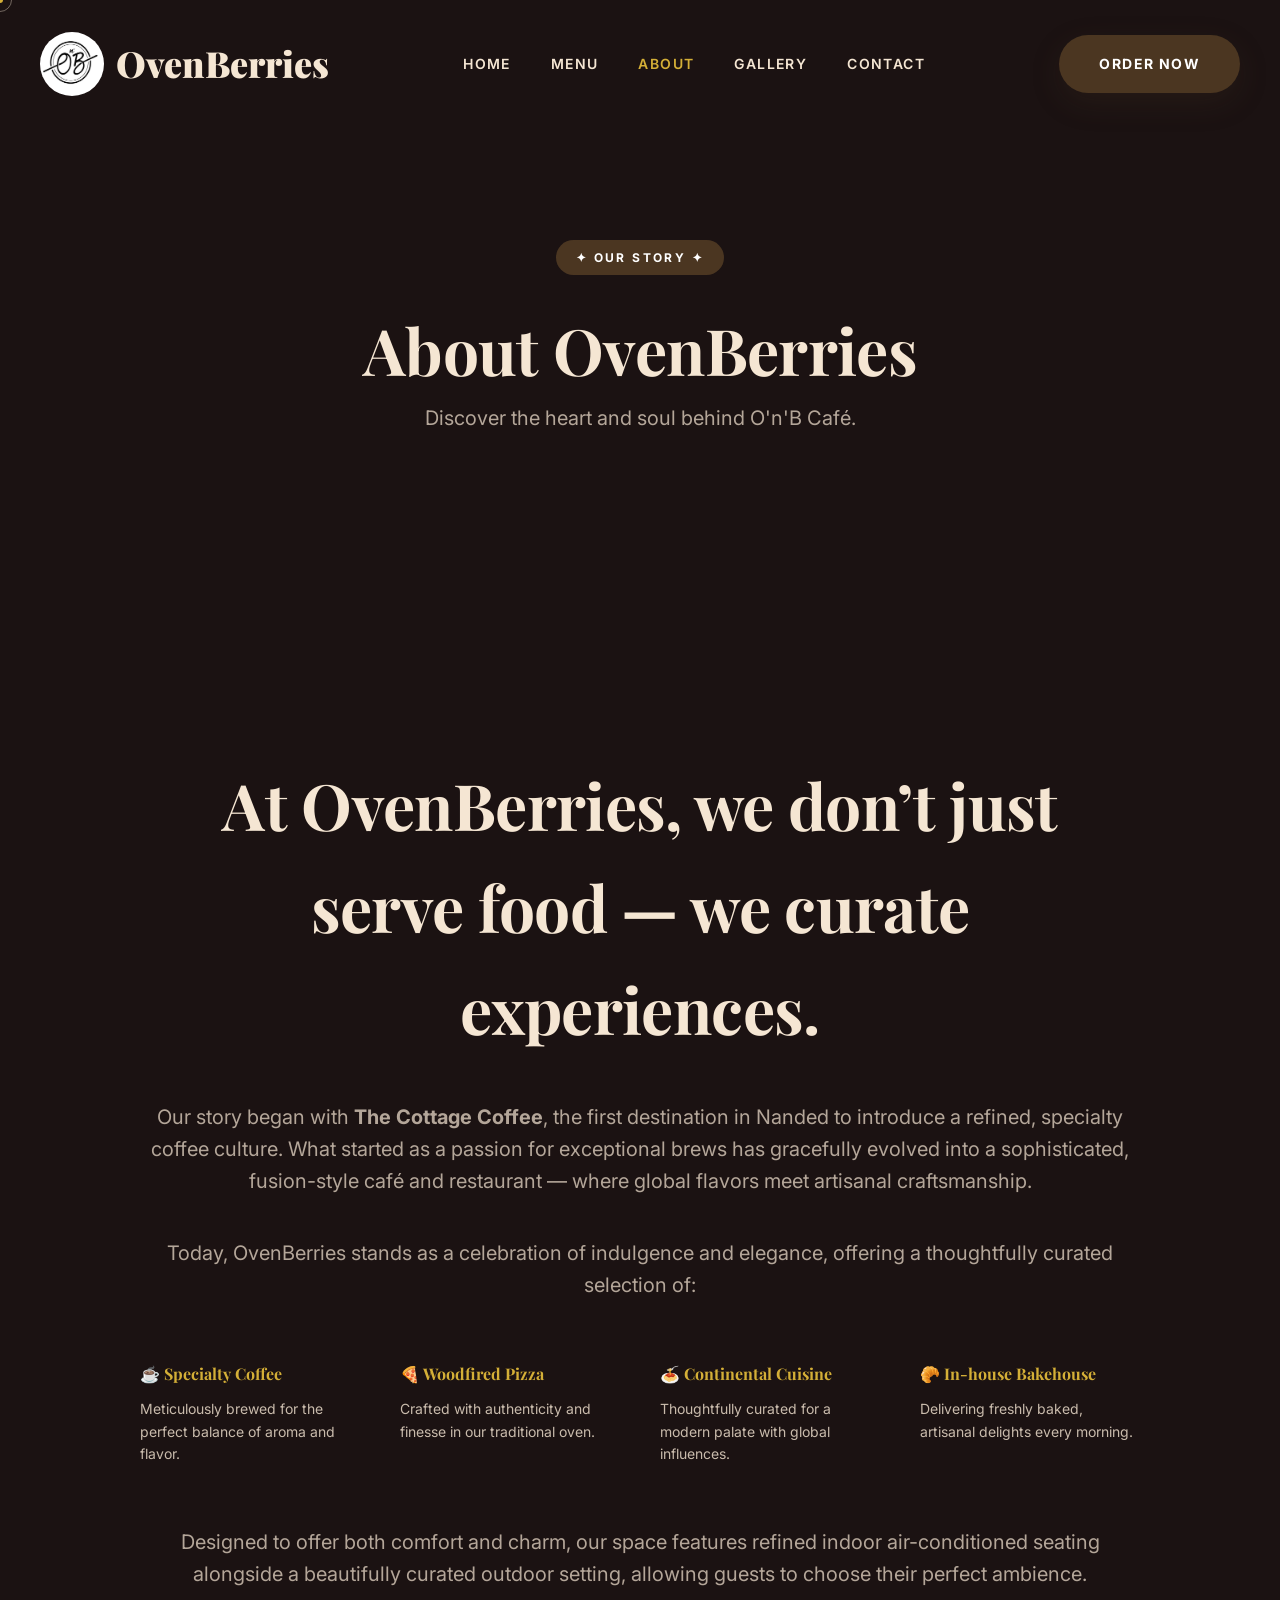
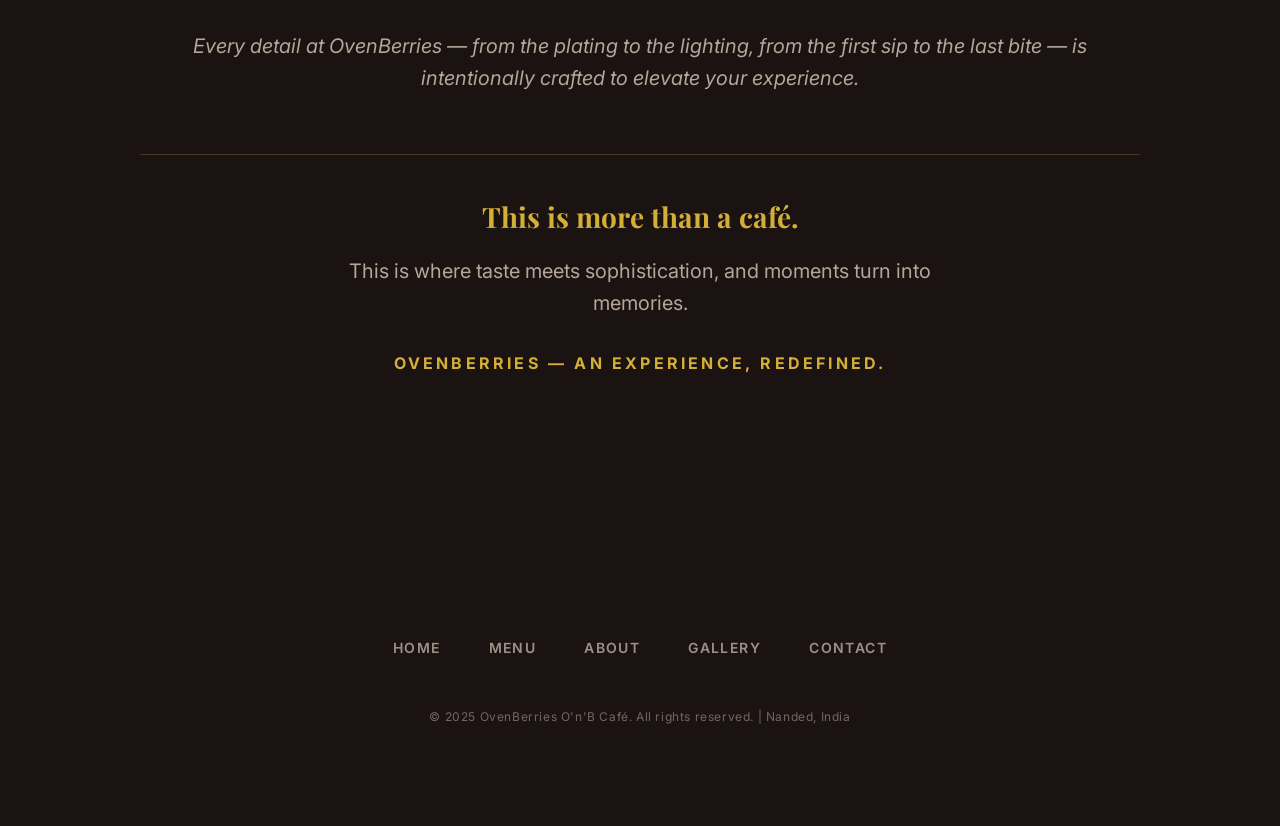
==== Websitedev/about.html @ 5e9da5aa "Add files via upload" ====
<!DOCTYPE html>
<html lang="en">

<head>
    <meta charset="UTF-8" />
    <meta name="viewport" content="width=device-width, initial-scale=1.0" />
    <title>About Us | OvenBerries – O'n'B Café</title>
    <meta name="description"
        content="Learn about the story of OvenBerries O'n'B Café - our passion for fresh ingredients and cozy café vibes in Nanded." />
    <link rel="stylesheet" href="css/style.css" />
    <link rel="stylesheet" href="https://cdnjs.cloudflare.com/ajax/libs/font-awesome/6.0.0/css/all.min.css" />
</head>

<body>

    <!-- ══ Navbar ══════════════════════════ -->
    <nav id="navbar" class="scrolled">
        <div class="container nav-inner">
            <div class="nav-left-group">
                <a href="index.html" class="nav-logo">
                    <img src="images/logo.jpg" alt="O'n'B Café Logo" />
                    <span>OvenBerries</span>
                </a>
                <button class="mobile-nav-toggle" id="navToggle">
                    <span></span>
                    <span></span>
                    <span></span>
                </button>
            </div>

            <ul class="nav-links">
                <li><a href="index.html">Home</a></li>
                <li><a href="menu.html">Menu</a></li>
                <li><a href="about.html" class="active">About</a></li>
                <li><a href="gallery.html">Gallery</a></li>
                <li><a href="contact.html">Contact</a></li>
            </ul>

            <div class="nav-actions">
                <a href="menu.html" class="btn btn-primary">Order Now</a>
            </div>
        </div>
    </nav>

    <!-- ══ Mobile Menu Overlay ══════════════ -->
    <div class="mobile-menu" id="mobileMenu">
        <ul class="mobile-nav-links">
            <li><a href="index.html">Home</a></li>
            <li><a href="menu.html">Menu</a></li>
            <li><a href="about.html" class="active">About</a></li>
            <li><a href="gallery.html">Gallery</a></li>
            <li><a href="contact.html">Contact</a></li>
        </ul>
    </div>

    <!-- ══ Page Hero ═══════════════════════ -->
    <section class="section-v" style="padding-top: 240px; text-align: center; background: var(--espresso);">
        <div class="container">
            <div class="hero-tag reveal">✦ Our Story ✦</div>
            <h1 class="h-lg reveal">About OvenBerries</h1>
            <p class="p-lg reveal" style="margin: 0 auto;">Discover the heart and soul behind O'n'B Café.</p>
        </div>
    </section>

    <!-- ══ About Story ═════════════════════ -->
    <section class="section-v">
        <div class="container">
            <div class="reveal" style="max-width: 1000px; margin: 0 auto; text-align: center;">
                <h2 class="h-lg" style="margin-bottom: 40px;">At OvenBerries, we don’t just serve food — we curate
                    experiences.</h2>

                <p class="p-lg" style="margin-bottom: 40px; max-width: 100%;">
                    Our story began with <strong>The Cottage Coffee</strong>, the first destination in Nanded to
                    introduce a refined, specialty coffee culture. What started as a passion for exceptional brews has
                    gracefully evolved into a sophisticated, fusion-style café and restaurant — where global flavors
                    meet artisanal craftsmanship.
                </p>

                <p class="p-lg" style="margin-bottom: 40px; max-width: 100%;">
                    Today, OvenBerries stands as a celebration of indulgence and elegance, offering a thoughtfully
                    curated selection of:
                </p>

                <div
                    style="display: grid; grid-template-columns: repeat(auto-fit, minmax(200px, 1fr)); gap: 40px; margin: 60px 0; text-align: left;">
                    <div class="reveal">
                        <h4 style="color: var(--gold); margin-bottom: 12px; font-family: 'Playfair Display', serif;">☕
                            Specialty Coffee</h4>
                        <p style="font-size: 0.875rem; opacity: 0.8;">Meticulously brewed for the perfect balance of
                            aroma and flavor.</p>
                    </div>
                    <div class="reveal">
                        <h4 style="color: var(--gold); margin-bottom: 12px; font-family: 'Playfair Display', serif;">🍕
                            Woodfired Pizza</h4>
                        <p style="font-size: 0.875rem; opacity: 0.8;">Crafted with authenticity and finesse in our
                            traditional oven.</p>
                    </div>
                    <div class="reveal">
                        <h4 style="color: var(--gold); margin-bottom: 12px; font-family: 'Playfair Display', serif;">🍝
                            Continental Cuisine</h4>
                        <p style="font-size: 0.875rem; opacity: 0.8;">Thoughtfully curated for a modern palate with
                            global influences.</p>
                    </div>
                    <div class="reveal">
                        <h4 style="color: var(--gold); margin-bottom: 12px; font-family: 'Playfair Display', serif;">🥐
                            In-house Bakehouse</h4>
                        <p style="font-size: 0.875rem; opacity: 0.8;">Delivering freshly baked, artisanal delights every
                            morning.</p>
                    </div>
                </div>

                <p class="p-lg" style="margin-bottom: 40px; max-width: 100%;">
                    Designed to offer both comfort and charm, our space features refined indoor air-conditioned seating
                    alongside a beautifully curated outdoor setting, allowing guests to choose their perfect ambience.
                </p>

                <p class="p-lg" style="margin-bottom: 60px; max-width: 100%; font-style: italic;">
                    Every detail at OvenBerries — from the plating to the lighting, from the first sip to the last bite
                    — is intentionally crafted to elevate your experience.
                </p>

                <div style="border-top: 1px solid var(--bean); padding-top: 40px;">
                    <h3 class="h-md" style="color: var(--gold); margin-bottom: 16px;">This is more than a café.</h3>
                    <p class="p-lg" style="margin: 0 auto;">This is where taste meets sophistication, and moments turn
                        into memories.</p>
                    <p
                        style="margin-top: 32px; font-weight: 700; letter-spacing: 0.2em; text-transform: uppercase; color: var(--gold);">
                        OvenBerries — an experience, redefined.</p>
                </div>
            </div>
        </div>
    </section>


    <!-- ══ Footer ═══════════════════════════ -->
    <footer>
        <div class="container">
            <div class="footer-links">
                <a href="index.html">Home</a>
                <a href="menu.html">Menu</a>
                <a href="about.html">About</a>
                <a href="gallery.html">Gallery</a>
                <a href="contact.html">Contact</a>
            </div>
            <p class="copyright">© 2025 OvenBerries O'n'B Café. All rights reserved. | Nanded, India</p>
        </div>
    </footer>

    <!-- ══ Modal Popup ══════════════════════════ -->
    <div class="modal-overlay" id="orderModal">
        <div class="modal-content">
            <span class="modal-close" id="closeModal">&times;</span>
            <div class="hero-tag">✦ Order Online ✦</div>
            <h2 class="h-md" style="margin-bottom: 16px;">Choose Your Platform</h2>
            <p class="p-sm" style="margin-bottom: 32px;">Order from your favorite delivery partner.</p>

            <div class="order-options">
                <a href="http://zoma.to/r/20695175" target="_blank" class="order-card">
                    <i class="fas fa-motorcycle"></i>
                    <div class="order-card-text">
                        <div class="order-card-title">Order via</div>
                        <div class="order-card-value">Zomato</div>
                    </div>
                </a>
                <a href="tel:+917378373355" class="order-card">
                    <i class="fas fa-phone-alt"></i>
                    <div class="order-card-text">
                        <div class="order-card-title">Ring Us On</div>
                        <div class="order-card-value">+91 73783 73355</div>
                    </div>
                </a>
            </div>
        </div>
    </div>

    <script src="js/main.js"></script>
</body>

</html>
---- Websitedev/css/style.css ----
/* =========================================
   OvenBerries – O'n'B Café | Boutique Roastery Aesthetic
   Palette: Espresso, Latte, Roasted Bean, Gold
   Animations: Liquid Transitions & Smooth Parallax
   ========================================= */

@import url('https://fonts.googleapis.com/css2?family=Playfair+Display:ital,wght@0,400;0,700;0,900;1,400&family=Inter:wght@300;400;500;600;700&display=swap');

:root {
  /* Color Palette */
  --espresso: #1b1212;
  --latte: #f5e6d3;
  --bean: #4b3621;
  --gold: #d4af37;
  --cream: #faf7f2;
  --text-primary: #f5e6d3;
  --text-secondary: rgba(245, 230, 211, 0.7);
  --glass-bg: rgba(27, 18, 18, 0.7);
  --glass-border: rgba(245, 230, 211, 0.1);

  /* Spacing & Radius */
  --radius-xl: 40px;
  --radius-lg: 24px;
  --radius-md: 16px;
  --transition: all 0.8s cubic-bezier(0.23, 1, 0.32, 1);
}

/* ── Base Styles ───────────────────────── */
*,
*::before,
*::after {
  box-sizing: border-box;
  margin: 0;
  padding: 0;
  cursor: none !important;
}

html {
  scroll-behavior: smooth;
  background: var(--espresso);
}

body {
  font-family: 'Inter', sans-serif;
  color: var(--text-primary);
  line-height: 1.6;
  overflow-x: hidden;
  -webkit-font-smoothing: antialiased;
}

img {
  display: block;
  max-width: 100%;
  height: auto;
}

a {
  text-decoration: none;
  color: inherit;
  transition: var(--transition);
}

ul {
  list-style: none;
}

/* ── Custom Cursor ─────────────────────── */
.cursor-dot,
.cursor-outline {
  pointer-events: none;
  position: fixed;
  top: 0;
  left: 0;
  transform: translate(-50%, -50%);
  border-radius: 50%;
  z-index: 9999;
  transition: opacity 0.3s ease, transform 0.3s ease;
}

.cursor-dot {
  width: 6px;
  height: 6px;
  background: var(--gold);
}

.cursor-outline {
  width: 24px;
  height: 24px;
  border: 1px solid rgba(245, 230, 211, 0.4);
}

/* ── Typography ─────────────────────────── */
.h-xl {
  font-family: 'Playfair Display', serif;
  font-size: clamp(3.5rem, 10vw, 7rem);
  font-weight: 900;
  letter-spacing: -0.03em;
  line-height: 1;
  color: var(--latte);
}

.h-lg {
  font-family: 'Playfair Display', serif;
  font-size: clamp(2.5rem, 6vw, 4rem);
  font-weight: 700;
  letter-spacing: -0.01em;
  color: var(--latte);
}

.h-md {
  font-family: 'Playfair Display', serif;
  font-size: 1.75rem;
  font-weight: 700;
  color: var(--latte);
}

.p-lg {
  font-size: 1.25rem;
  color: var(--text-secondary);
  font-weight: 400;
  max-width: 650px;
}

.p-sm {
  font-size: 1rem;
  color: var(--text-secondary);
  font-weight: 400;
}

/* ── Layout ────────────────────────────── */
.container {
  max-width: 1400px;
  margin: 0 auto;
  padding: 0 40px;
}

.section-v {
  padding: 160px 0;
}

/* ── Navbar ────────────────────────────── */
#navbar {
  position: fixed;
  top: 0;
  left: 0;
  right: 0;
  z-index: 1000;
  padding: 32px 0;
  transition: var(--transition);
}

#navbar.scrolled {
  background: var(--glass-bg);
  backdrop-filter: blur(20px);
  padding: 16px 0;
  border-bottom: 1px solid var(--glass-border);
  box-shadow: 0 10px 40px rgba(75, 54, 33, 0.05);
}

.nav-inner {
  display: flex;
  align-items: center;
  justify-content: space-between;
  flex-wrap: nowrap;
}

.nav-left-group {
  display: flex;
  align-items: center;
  gap: 24px;
}

.nav-logo {
  font-family: 'Playfair Display', serif;
  font-weight: 900;
  font-size: 2.25rem;
  color: var(--latte);
  display: flex;
  align-items: center;
  gap: 12px;
}

.nav-logo img {
  width: 64px;
  height: 64px;
  border-radius: 50%;
}

.nav-links {
  display: flex;
  gap: 40px;
}

.nav-links a {
  font-size: 0.875rem;
  font-weight: 600;
  color: var(--latte);
  text-transform: uppercase;
  letter-spacing: 0.1em;
}

.nav-links a:hover,
.nav-links a.active {
  color: var(--gold);
}

/* ── Hero Section ───────────────────────── */
.hero {
  min-height: 100vh;
  display: flex;
  align-items: center;
  position: relative;
  overflow: hidden;
  background: var(--espresso);
  padding-top: 120px;
  /* Space for the taller navbar */
}

.hero-content {
  z-index: 2;
  position: relative;
  margin-top: 80px;
  width: 100%;
  display: flex;
  justify-content: center;
}

.hero-tag {
  display: inline-block;
  padding: 8px 20px;
  background: var(--bean);
  border-radius: 100px;
  font-size: 0.75rem;
  font-weight: 700;
  text-transform: uppercase;
  letter-spacing: 0.2em;
  margin-bottom: 24px;
  color: #ffffff;
}

.hero h1 {
  margin-bottom: 32px;
}

.hero-img-parallax {
  position: absolute;
  right: -10%;
  top: 50%;
  transform: translateY(-50%);
  width: 60%;
  z-index: 1;
  pointer-events: none;
}

.hero-img-parallax img {
  width: 100%;
  filter: drop-shadow(0 50px 100px rgba(75, 54, 33, 0.2));
  animation: float 6s ease-in-out infinite;
}

@keyframes float {

  0%,
  100% {
    transform: translateY(0);
  }

  50% {
    transform: translateY(-30px);
  }
}

.btn {
  display: inline-block;
  padding: 18px 40px;
  border-radius: 100px;
  font-weight: 700;
  font-size: 0.875rem;
  text-transform: uppercase;
  letter-spacing: 0.1em;
  transition: var(--transition);
  border: none;
}

.btn-primary {
  background: var(--bean);
  color: #ffffff;
  box-shadow: 0 10px 30px rgba(75, 54, 33, 0.2);
}

.btn-primary:hover {
  transform: translateY(-5px);
  background: var(--espresso);
  box-shadow: 0 20px 40px rgba(75, 54, 33, 0.3);
}

.btn-outline {
  background: transparent;
  border: 2px solid var(--latte);
  color: var(--latte);
}

.btn-outline:hover {
  background: var(--latte);
  color: var(--espresso);
}

/* ── Bento Grid ─────────────────────────── */
.bento-grid {
  display: grid;
  grid-template-columns: repeat(4, 1fr);
  grid-template-rows: repeat(2, 450px);
  gap: 32px;
}

.bento-item {
  position: relative;
  border-radius: var(--radius-xl);
  overflow: hidden;
  background: var(--bean);
  transition: var(--transition);
  box-shadow: 0 10px 40px rgba(0, 0, 0, 0.2);
}

.bento-item:hover {
  transform: scale(1.02) translateY(-10px);
  box-shadow: 0 30px 60px rgba(75, 54, 33, 0.1);
}

.bento-item img {
  width: 100%;
  height: 100%;
  object-fit: cover;
  transition: var(--transition);
}

.bento-item:hover img {
  transform: scale(1.1);
}

.bento-content {
  position: absolute;
  bottom: 0;
  left: 0;
  right: 0;
  padding: 48px;
  background: linear-gradient(to top, rgba(27, 18, 18, 0.9) 0%, rgba(27, 18, 18, 0.4) 60%, transparent 100%);
  color: #ffffff;
  text-shadow: 0 2px 10px rgba(0, 0, 0, 0.3);
}

.bento-content h3 {
  font-size: 2.25rem;
  margin-bottom: 12px;
  font-weight: 700;
}

.bento-content p {
  font-size: 1.125rem;
  opacity: 1;
  font-weight: 500;
}

.bento-1 {
  grid-column: span 2;
  grid-row: span 2;
}

.bento-2 {
  grid-column: span 2;
}

.bento-3 {
  grid-column: span 1;
}

.bento-4 {
  grid-column: span 1;
}

/* ── Reveal Animations ──────────────────── */
.reveal {
  opacity: 0;
  transform: translateY(60px);
  transition: opacity 1.2s cubic-bezier(0.23, 1, 0.32, 1), transform 1.2s cubic-bezier(0.23, 1, 0.32, 1);
}

.reveal.visible {
  opacity: 1;
  transform: translateY(0);
}

/* ── Footer ─────────────────────────────── */
footer {
  padding: 100px 0;
  background: var(--espresso);
  color: var(--latte);
  text-align: center;
}

.footer-links {
  display: flex;
  justify-content: center;
  gap: 48px;
  margin-bottom: 48px;
}

.footer-links a {
  font-size: 0.875rem;
  font-weight: 600;
  opacity: 0.6;
  text-transform: uppercase;
  letter-spacing: 0.1em;
}

.footer-links a:hover {
  opacity: 1;
  color: var(--gold);
}

.copyright {
  font-size: 0.75rem;
  opacity: 0.4;
  letter-spacing: 0.05em;
}

/* ── Responsive ─────────────────────────── */
@media (max-width: 1024px) {
  .hero-img-parallax {
    display: none;
    /* Hide parallax image on mobile for better alignment */
  }

  .hero {
    min-height: 100vh;
    padding: 160px 0 80px;
    text-align: center;
    display: flex;
    align-items: center;
    justify-content: center;
  }

  .hero-content {
    margin-top: 0;
  }

  .hero-content>div {
    padding: 40px 24px !important;
    width: 100%;
    max-width: 600px;
  }

  .bento-grid {
    grid-template-columns: repeat(2, 1fr);
    grid-template-rows: auto;
    gap: 24px;
  }

  .bento-1,
  .bento-2 {
    grid-column: span 2;
    height: 450px;
  }

  .bento-3,
  .bento-4 {
    grid-column: span 1;
    height: 350px;
  }
}

@media (max-width: 768px) {
  .container {
    padding: 0 20px;
  }

  .nav-inner {
    padding: 0;
    display: flex;
    align-items: center;
    justify-content: space-between;
    width: 100%;
  }

  .nav-left-group {
    display: flex;
    flex-direction: column;
    align-items: flex-start;
    gap: 8px;
  }

  .nav-logo {
    gap: 4px;
  }

  .nav-logo img {
    width: 36px;
    height: 36px;
  }

  .nav-logo span {
    font-size: 1rem;
  }

  .btn {
    padding: 10px 18px;
    font-size: 0.7rem;
  }

  .h-xl {
    font-size: 2.75rem;
  }

  .h-lg {
    font-size: 2rem;
  }

  .h-md {
    font-size: 1.35rem;
  }

  .p-lg {
    font-size: 0.95rem;
  }

  .section-v {
    padding: 60px 0;
  }

  .bento-grid {
    grid-template-columns: 1fr;
    gap: 20px;
  }

  .bento-1,
  .bento-2,
  .bento-3,
  .bento-4 {
    grid-column: span 1;
    height: 380px;
  }

  .bento-content {
    padding: 32px 24px;
  }

  .bento-content h3 {
    font-size: 1.5rem;
  }

  .modal-content {
    padding: 40px 20px;
  }

  .reveal {
    transform: translateY(20px);
  }
}

/* ── Modal Popup ────────────────────────── */
.modal-overlay {
  position: fixed;
  top: 0;
  left: 0;
  right: 0;
  bottom: 0;
  background: rgba(27, 18, 18, 0.8);
  backdrop-filter: blur(10px);
  z-index: 2000;
  display: flex;
  align-items: center;
  justify-content: center;
  opacity: 0;
  visibility: hidden;
  transition: var(--transition);
}

.modal-overlay.active {
  opacity: 1;
  visibility: visible;
}

.modal-content {
  background: var(--espresso);
  padding: 60px;
  border-radius: var(--radius-xl);
  max-width: 500px;
  width: 90%;
  position: relative;
  text-align: center;
  transform: translateY(40px);
  transition: var(--transition);
  border: 1px solid var(--glass-border);
  box-shadow: 0 40px 100px rgba(0, 0, 0, 0.3);
}

.modal-overlay.active .modal-content {
  transform: translateY(0);
}

.modal-close {
  position: absolute;
  top: 24px;
  right: 24px;
  font-size: 1.5rem;
  color: var(--latte);
  cursor: pointer;
  opacity: 0.6;
  transition: var(--transition);
}

.modal-close:hover {
  opacity: 1;
  transform: rotate(90deg);
}

.order-options {
  display: flex;
  flex-direction: column;
  gap: 20px;
  margin-top: 40px;
}

.order-card {
  background: var(--bean);
  padding: 24px;
  border-radius: var(--radius-lg);
  display: flex;
  align-items: center;
  gap: 20px;
  transition: var(--transition);
  border: 1px solid rgba(75, 54, 33, 0.05);
  text-decoration: none;
}

.order-card:hover {
  transform: translateY(-5px);
  box-shadow: 0 15px 30px rgba(75, 54, 33, 0.1);
  border-color: var(--gold);
}

.order-card i {
  font-size: 1.5rem;
  color: var(--gold);
}

.order-card-text {
  text-align: left;
}

.order-card-title {
  font-weight: 700;
  font-size: 0.75rem;
  text-transform: uppercase;
  letter-spacing: 0.1em;
  color: var(--gold);
  margin-bottom: 4px;
}

.order-card-value {
  font-weight: 600;
  color: var(--latte);
  font-size: 1.1rem;
}

@media (max-width: 768px) {
  .modal-content {
    padding: 40px 24px;
  }
}

/* ── Mobile Navigation ──────────────────── */
.mobile-nav-toggle {
  display: none;
  flex-direction: column;
  justify-content: space-between;
  width: 30px;
  height: 20px;
  background: transparent;
  border: none;
  cursor: pointer;
  z-index: 2001;
  padding: 0;
}

.mobile-nav-toggle span {
  width: 100%;
  height: 2px;
  background-color: var(--latte);
  transition: var(--transition);
}

.mobile-menu {
  position: fixed;
  top: 0;
  left: 0;
  width: 100%;
  height: 100vh;
  background: var(--espresso);
  z-index: 2000;
  display: flex;
  align-items: center;
  justify-content: center;
  transform: translateX(100%);
  transition: transform 0.5s cubic-bezier(0.77, 0, 0.175, 1);
}

.mobile-menu.active {
  transform: translateX(0);
}

.mobile-nav-links {
  list-style: none;
  text-align: center;
}

.mobile-nav-links li {
  margin-bottom: 32px;
}

.mobile-nav-links a {
  font-family: 'Playfair Display', serif;
  font-size: 2.5rem;
  font-weight: 700;
  color: var(--latte);
  text-decoration: none;
  transition: var(--transition);
}

.mobile-nav-links a.active {
  color: var(--gold);
}

.mobile-nav-toggle.active span:nth-child(1) {
  transform: translateY(9px) rotate(45deg);
}

.mobile-nav-toggle.active span:nth-child(2) {
  opacity: 0;
}

.mobile-nav-toggle.active span:nth-child(3) {
  transform: translateY(-9px) rotate(-45deg);
}

@media (max-width: 768px) {
  .mobile-nav-toggle {
    display: flex;
  }

  .nav-links {
    display: none;
  }
}
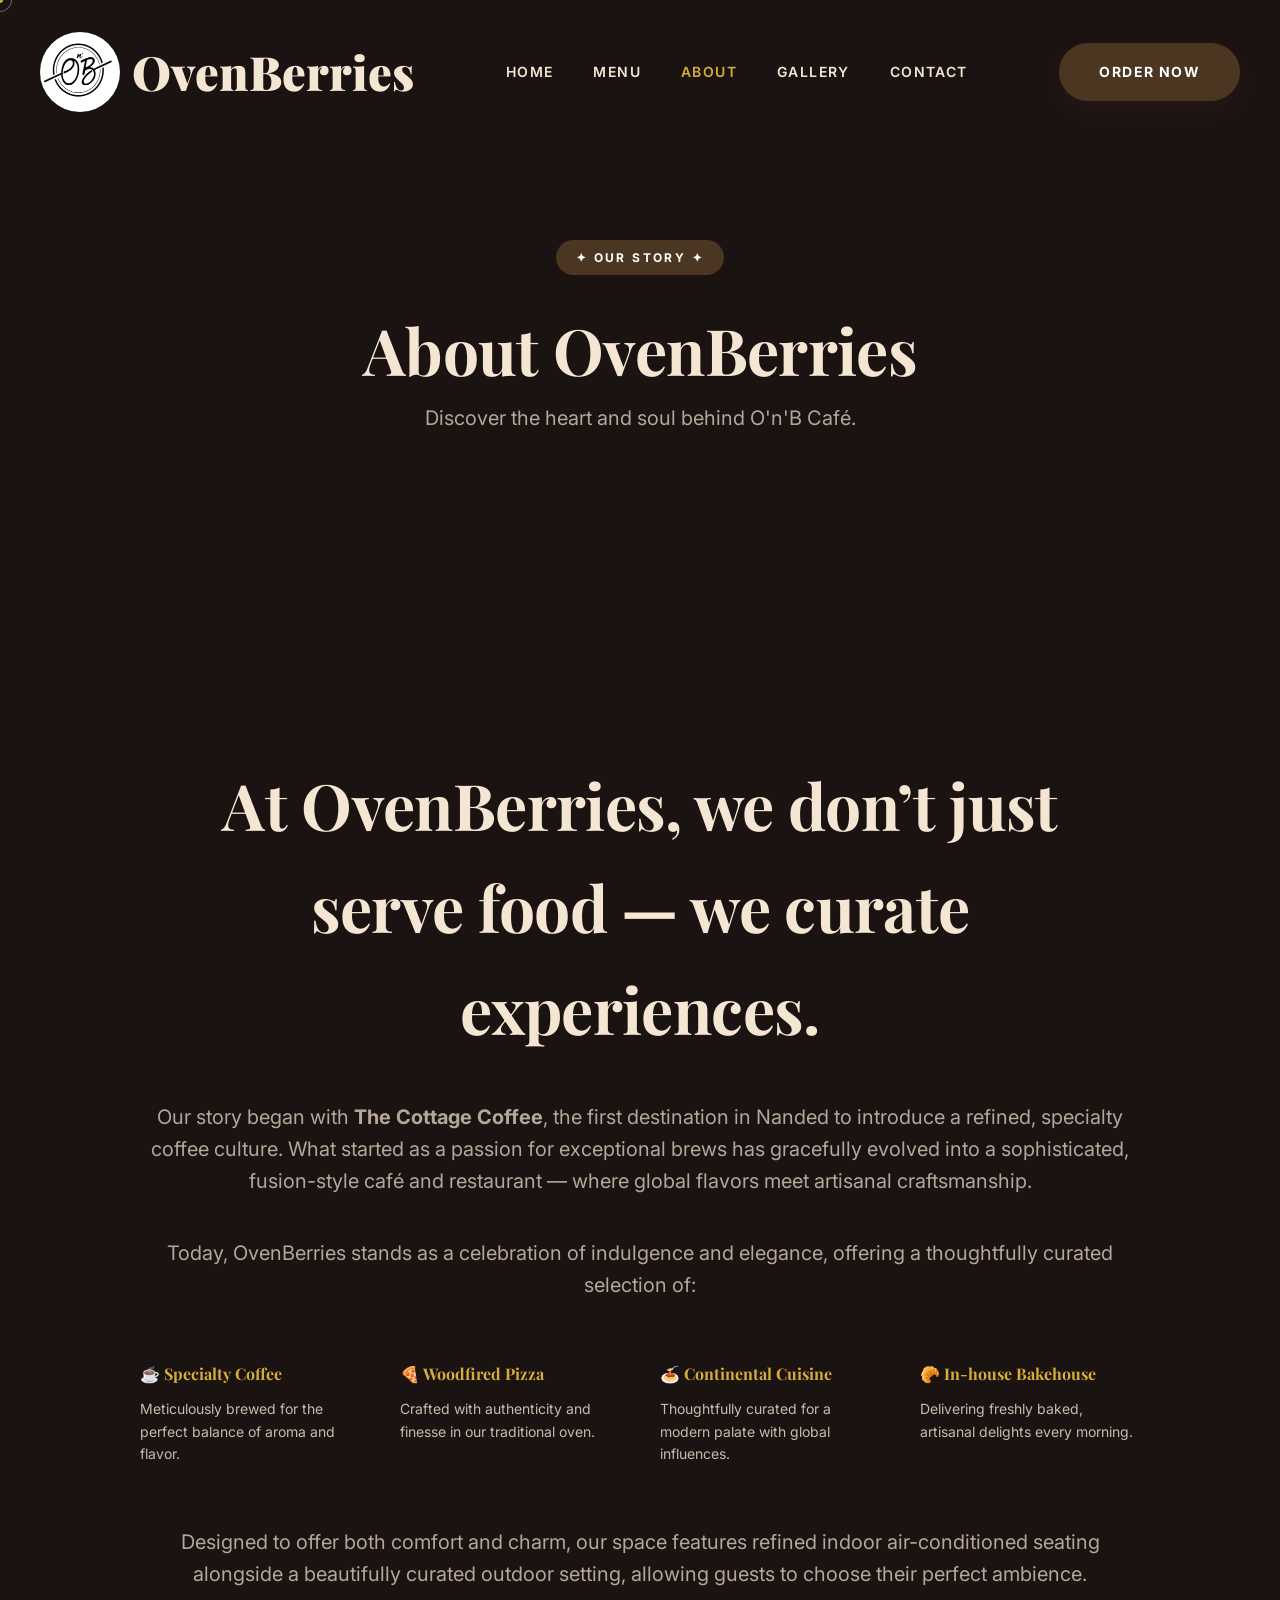
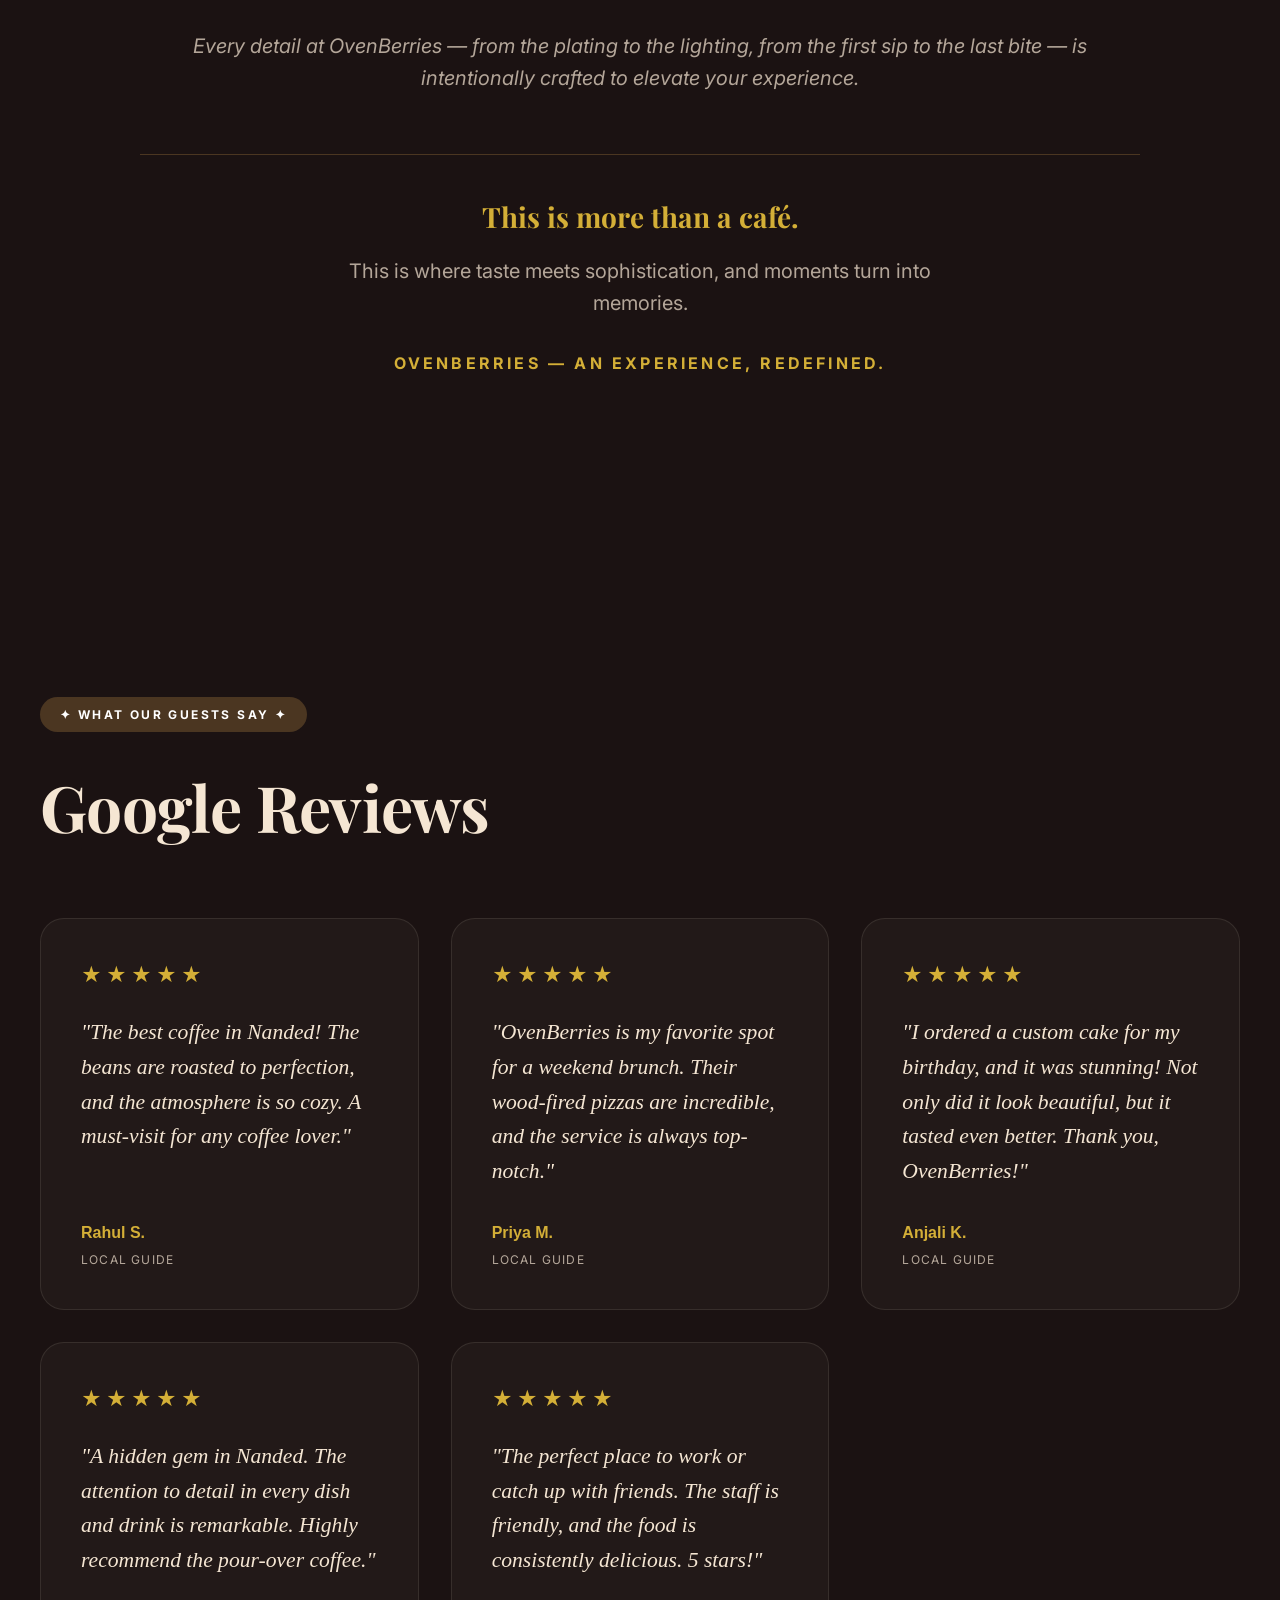
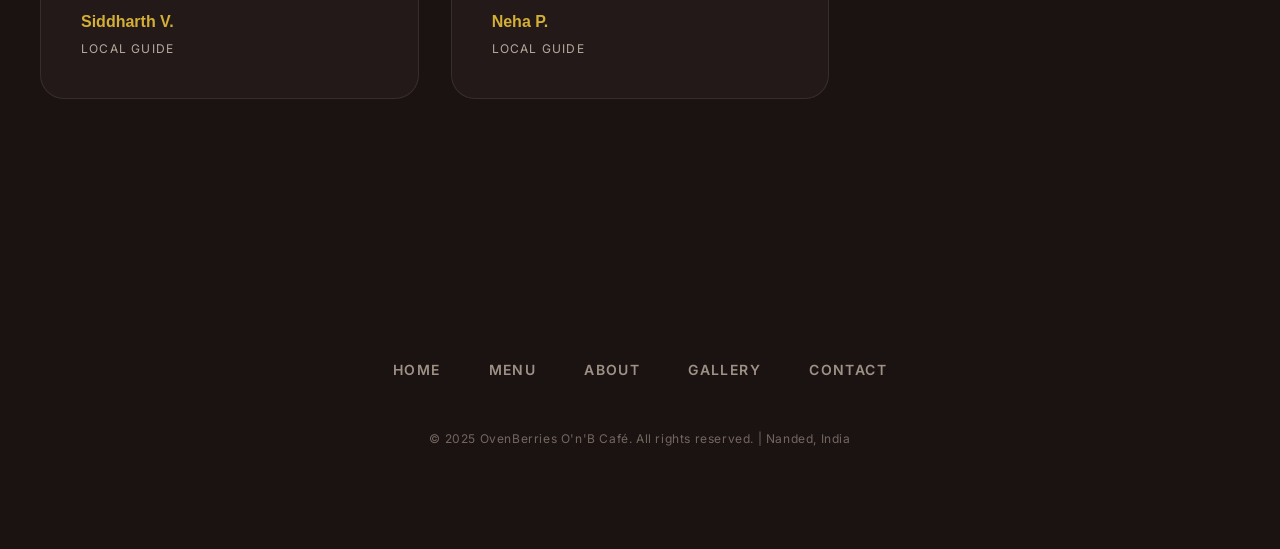
==== commit c4382916: "Add files via upload" ====
--- a/Websitedev/about.html
+++ b/Websitedev/about.html
@@ -16,17 +16,16 @@
     <!-- ══ Navbar ══════════════════════════ -->
     <nav id="navbar" class="scrolled">
         <div class="container nav-inner">
-            <div class="nav-left-group">
-                <a href="index.html" class="nav-logo">
-                    <img src="images/logo.jpg" alt="O'n'B Café Logo" />
-                    <span>OvenBerries</span>
-                </a>
-                <button class="mobile-nav-toggle" id="navToggle">
-                    <span></span>
-                    <span></span>
-                    <span></span>
-                </button>
-            </div>
+            <button class="mobile-nav-toggle" id="navToggle">
+                <span></span>
+                <span></span>
+                <span></span>
+            </button>
+
+            <a href="index.html" class="nav-logo">
+                <img src="images/logo.jpg" alt="O'n'B Café Logo" />
+                <span>OvenBerries</span>
+            </a>
 
             <ul class="nav-links">
                 <li><a href="index.html">Home</a></li>
@@ -132,6 +131,71 @@
     </section>
 
 
+    <!-- ══ Testimonials Section ══════════════ -->
+    <section class="section-v" style="background: var(--espresso);">
+        <div class="container">
+            <div class="hero-tag reveal">✦ What Our Guests Say ✦</div>
+            <h2 class="h-lg reveal" style="margin-bottom: 60px;">Google Reviews</h2>
+
+            <div class="testimonials-grid">
+                <!-- Review 1 -->
+                <div class="testimonial-card reveal">
+                    <div class="stars">★★★★★</div>
+                    <p class="testimonial-text">"The best coffee in Nanded! The beans are roasted to perfection, and the
+                        atmosphere is so cozy. A must-visit for any coffee lover."</p>
+                    <div class="testimonial-author">
+                        <span class="author-name">Rahul S.</span>
+                        <span class="author-status">Local Guide</span>
+                    </div>
+                </div>
+
+                <!-- Review 2 -->
+                <div class="testimonial-card reveal">
+                    <div class="stars">★★★★★</div>
+                    <p class="testimonial-text">"OvenBerries is my favorite spot for a weekend brunch. Their wood-fired
+                        pizzas are incredible, and the service is always top-notch."</p>
+                    <div class="testimonial-author">
+                        <span class="author-name">Priya M.</span>
+                        <span class="author-status">Local Guide</span>
+                    </div>
+                </div>
+
+                <!-- Review 3 -->
+                <div class="testimonial-card reveal">
+                    <div class="stars">★★★★★</div>
+                    <p class="testimonial-text">"I ordered a custom cake for my birthday, and it was stunning! Not only
+                        did it look beautiful, but it tasted even better. Thank you, OvenBerries!"</p>
+                    <div class="testimonial-author">
+                        <span class="author-name">Anjali K.</span>
+                        <span class="author-status">Local Guide</span>
+                    </div>
+                </div>
+
+                <!-- Review 4 -->
+                <div class="testimonial-card reveal">
+                    <div class="stars">★★★★★</div>
+                    <p class="testimonial-text">"A hidden gem in Nanded. The attention to detail in every dish and drink
+                        is remarkable. Highly recommend the pour-over coffee."</p>
+                    <div class="testimonial-author">
+                        <span class="author-name">Siddharth V.</span>
+                        <span class="author-status">Local Guide</span>
+                    </div>
+                </div>
+
+                <!-- Review 5 -->
+                <div class="testimonial-card reveal">
+                    <div class="stars">★★★★★</div>
+                    <p class="testimonial-text">"The perfect place to work or catch up with friends. The staff is
+                        friendly, and the food is consistently delicious. 5 stars!"</p>
+                    <div class="testimonial-author">
+                        <span class="author-name">Neha P.</span>
+                        <span class="author-status">Local Guide</span>
+                    </div>
+                </div>
+            </div>
+        </div>
+    </section>
+
     <!-- ══ Footer ═══════════════════════════ -->
     <footer>
         <div class="container">
@@ -155,7 +219,7 @@
             <p class="p-sm" style="margin-bottom: 32px;">Order from your favorite delivery partner.</p>
 
             <div class="order-options">
-                <a href="http://zoma.to/r/20695175" target="_blank" class="order-card">
+                <a href="https://link.zomato.com/xqzv/rshare?id=65791399305630b8" target="_blank" class="order-card">
                     <i class="fas fa-motorcycle"></i>
                     <div class="order-card-text">
                         <div class="order-card-title">Order via</div>
--- a/Websitedev/css/style.css
+++ b/Websitedev/css/style.css
@@ -164,16 +164,10 @@
   flex-wrap: nowrap;
 }
 
-.nav-left-group {
-  display: flex;
-  align-items: center;
-  gap: 24px;
-}
-
 .nav-logo {
   font-family: 'Playfair Display', serif;
   font-weight: 900;
-  font-size: 2.25rem;
+  font-size: 2.95rem;
   color: var(--latte);
   display: flex;
   align-items: center;
@@ -181,8 +175,8 @@
 }
 
 .nav-logo img {
-  width: 64px;
-  height: 64px;
+  width: 80px;
+  height: 80px;
   border-radius: 50%;
 }
 
@@ -475,36 +469,49 @@
   }
 
   .nav-inner {
-    padding: 0;
+    padding: 0 40px;
+    /* Shift elements further inside */
+    display: grid;
+    grid-template-columns: 1fr auto 1fr;
+    align-items: center;
+    width: 100%;
+  }
+
+  .mobile-nav-toggle {
+    display: flex;
+    justify-self: start;
+  }
+
+  .nav-logo {
+    justify-self: center;
+    display: flex;
+    flex-direction: column;
+    align-items: center;
+    gap: 8px;
+    margin: 0;
+    text-align: center;
+  }
+
+  .nav-actions {
+    justify-self: end;
     display: flex;
     align-items: center;
-    justify-content: space-between;
-    width: 100%;
-  }
-
-  .nav-left-group {
-    display: flex;
-    flex-direction: column;
-    align-items: flex-start;
-    gap: 8px;
-  }
-
-  .nav-logo {
-    gap: 4px;
+    justify-content: flex-end;
   }
 
   .nav-logo img {
-    width: 36px;
-    height: 36px;
+    width: 110px;
+    height: 110px;
   }
 
   .nav-logo span {
-    font-size: 1rem;
+    font-size: 1.8rem;
+    line-height: 1;
   }
 
   .btn {
-    padding: 10px 18px;
-    font-size: 0.7rem;
+    padding: 6px 12px;
+    font-size: 0.65rem;
   }
 
   .h-xl {
@@ -554,6 +561,11 @@
 
   .reveal {
     transform: translateY(20px);
+  }
+
+  .cursor-dot,
+  .cursor-outline {
+    display: none;
   }
 }
 
@@ -669,13 +681,80 @@
   }
 }
 
+/* ── Testimonials ───────────────────────── */
+.testimonials-grid {
+  display: grid;
+  grid-template-columns: repeat(auto-fill, minmax(320px, 1fr));
+  gap: 32px;
+}
+
+.testimonial-card {
+  background: rgba(245, 230, 211, 0.03);
+  border: 1px solid rgba(245, 230, 211, 0.1);
+  padding: 40px;
+  border-radius: var(--radius-lg);
+  transition: var(--transition);
+  display: flex;
+  flex-direction: column;
+}
+
+.testimonial-card:hover {
+  background: rgba(245, 230, 211, 0.05);
+  transform: translateY(-10px);
+  border-color: var(--gold);
+}
+
+.stars {
+  color: var(--gold);
+  font-size: 1.25rem;
+  margin-bottom: 24px;
+  letter-spacing: 4px;
+}
+
+.testimonial-text {
+  font-family: 'Cormorant Garamond', serif;
+  font-size: 1.35rem;
+  font-style: italic;
+  color: var(--latte);
+  line-height: 1.6;
+  margin-bottom: 32px;
+  flex-grow: 1;
+}
+
+.author-name {
+  display: block;
+  font-family: 'Outfit', sans-serif;
+  font-weight: 600;
+  color: var(--gold);
+  font-size: 1rem;
+  margin-bottom: 4px;
+}
+
+.author-status {
+  display: block;
+  font-size: 0.75rem;
+  color: var(--text-secondary);
+  text-transform: uppercase;
+  letter-spacing: 0.1em;
+}
+
+@media (max-width: 768px) {
+  .testimonials-grid {
+    grid-template-columns: 1fr;
+  }
+
+  .testimonial-card {
+    padding: 32px 24px;
+  }
+}
+
 /* ── Mobile Navigation ──────────────────── */
 .mobile-nav-toggle {
   display: none;
   flex-direction: column;
   justify-content: space-between;
-  width: 30px;
-  height: 20px;
+  width: 36px;
+  height: 24px;
   background: transparent;
   border: none;
   cursor: pointer;
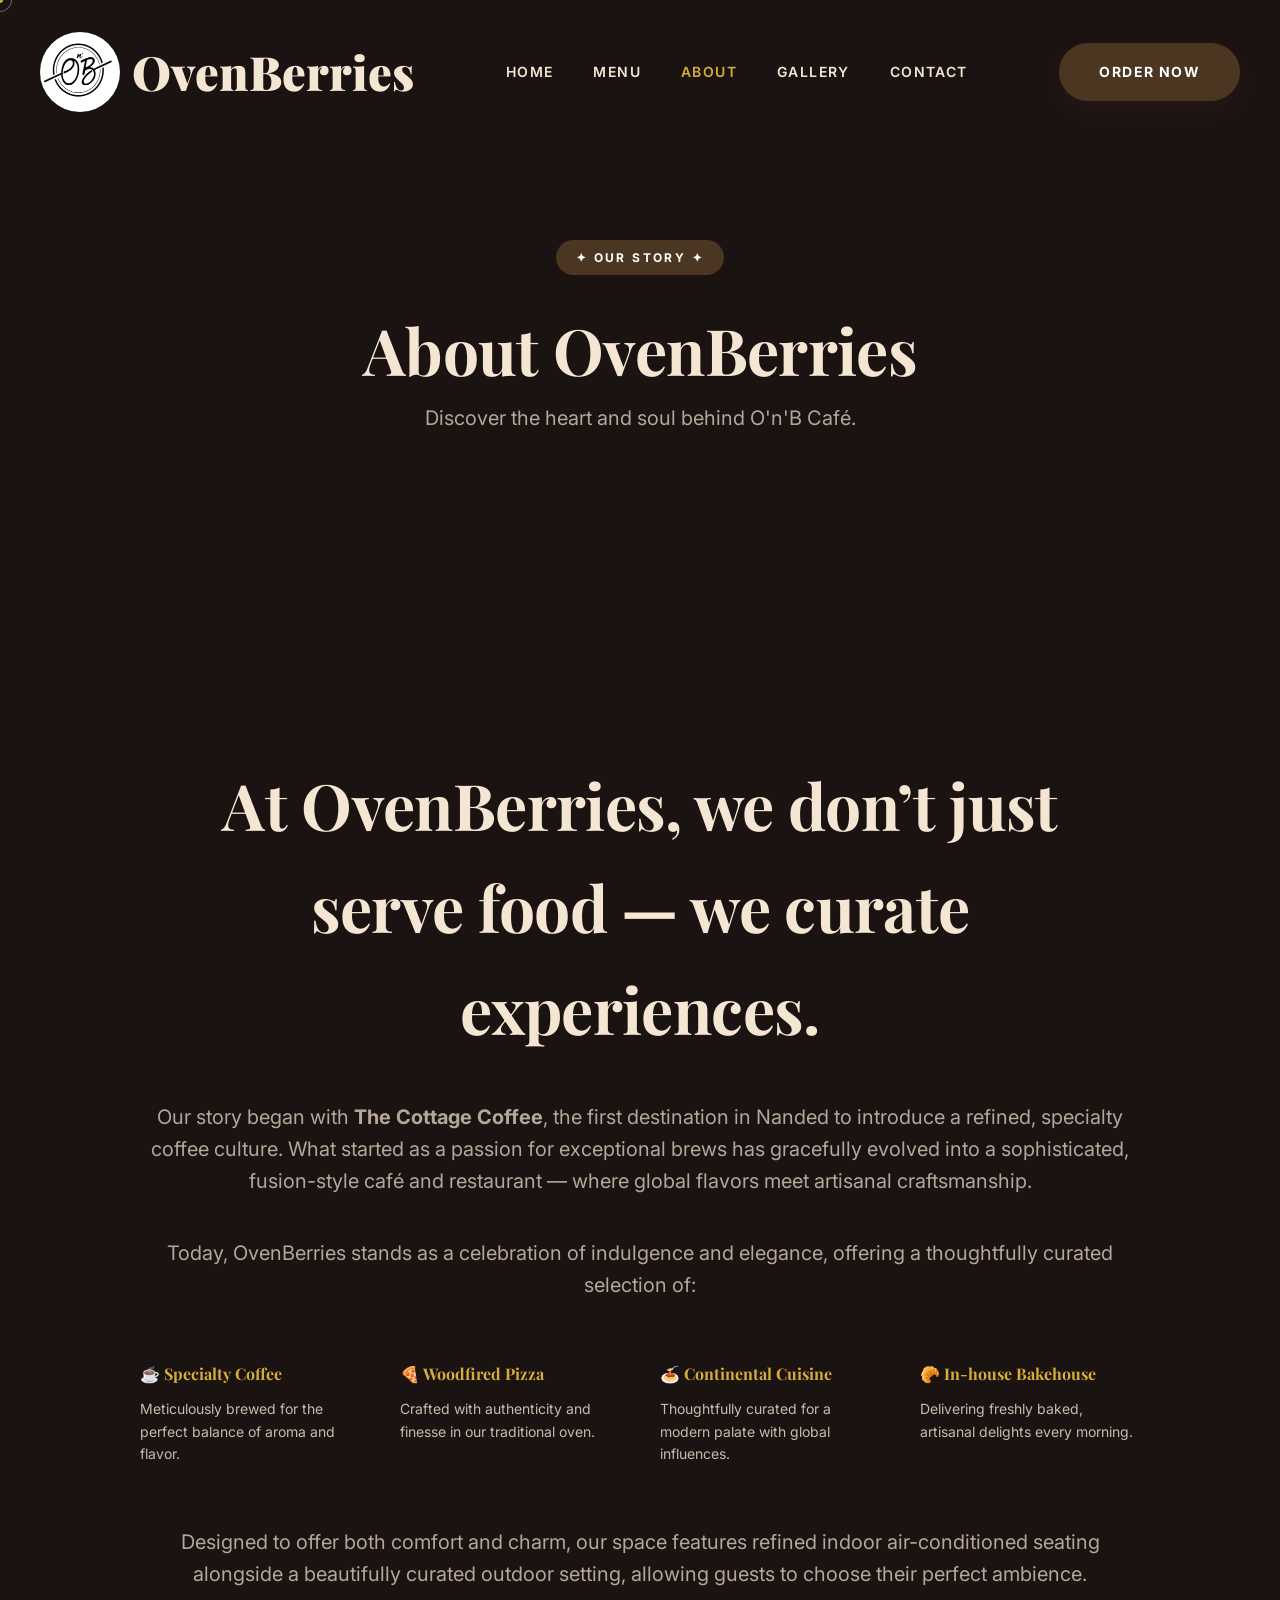
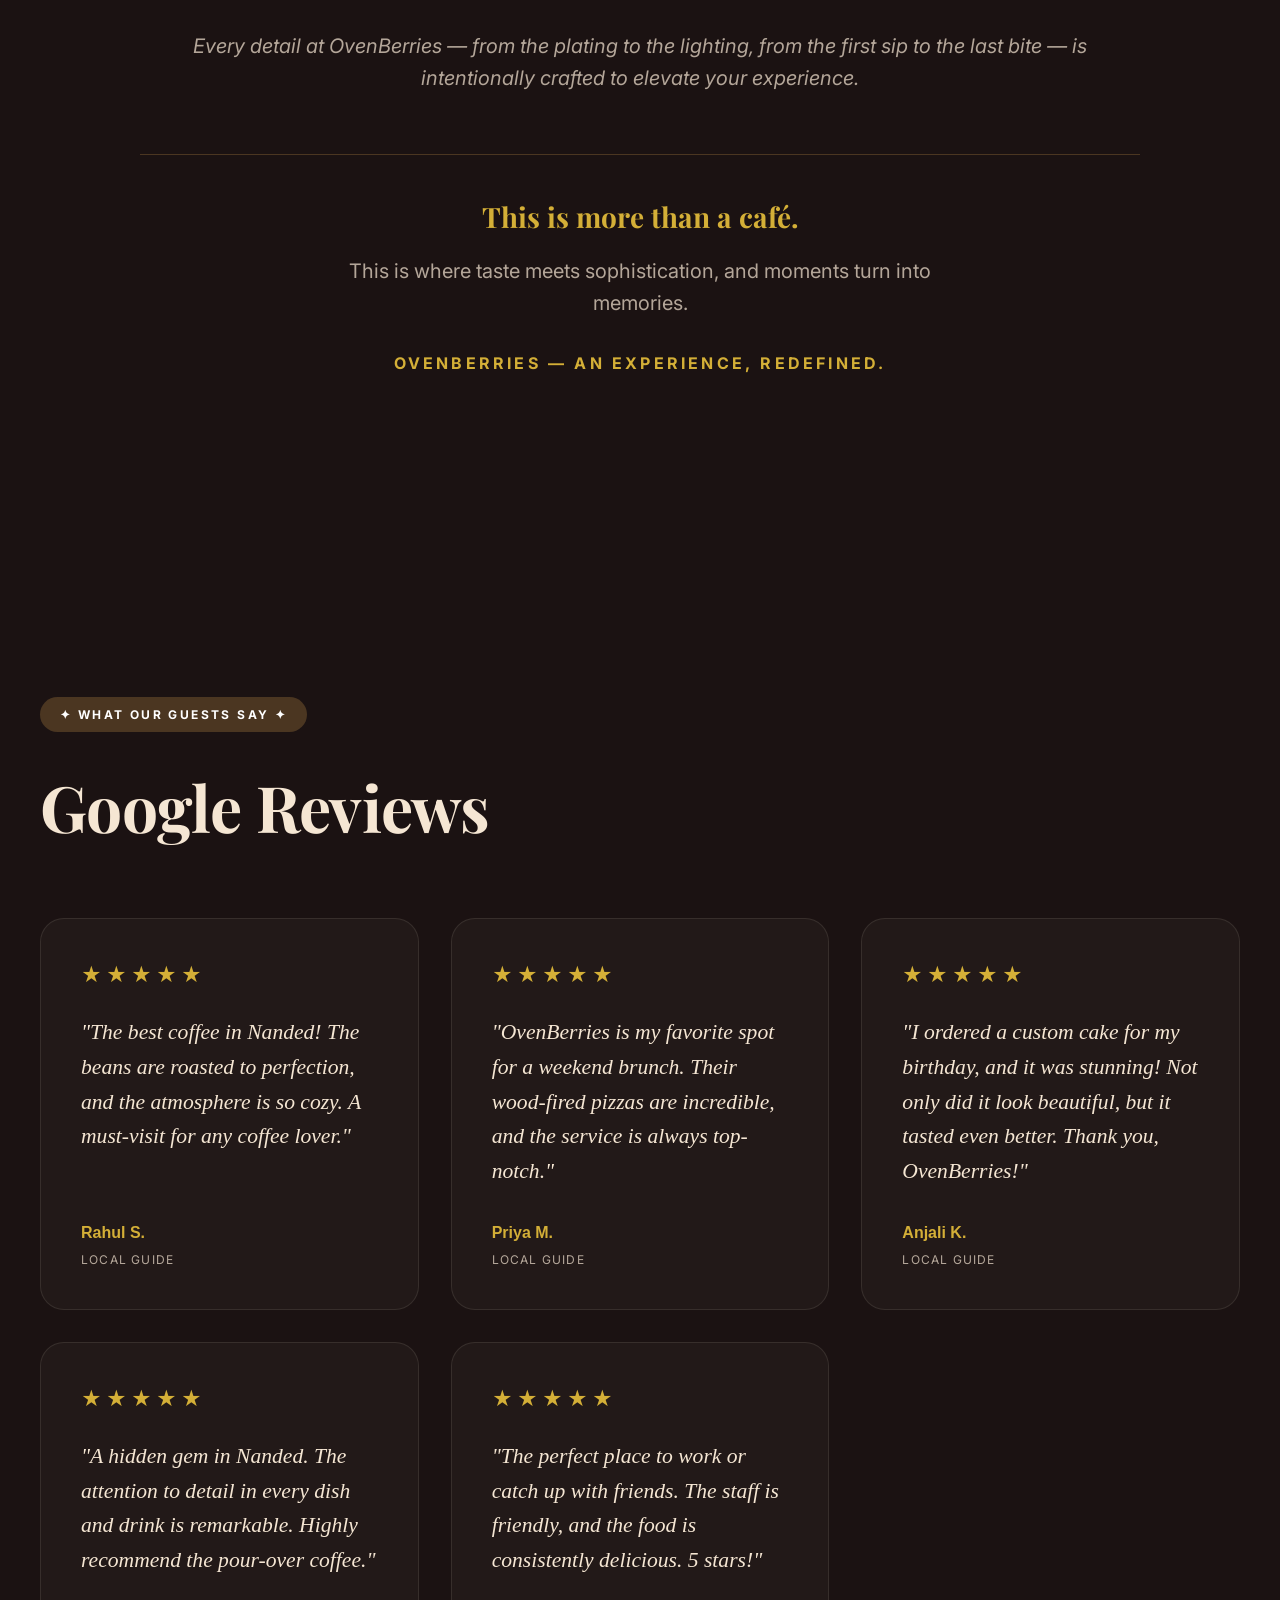
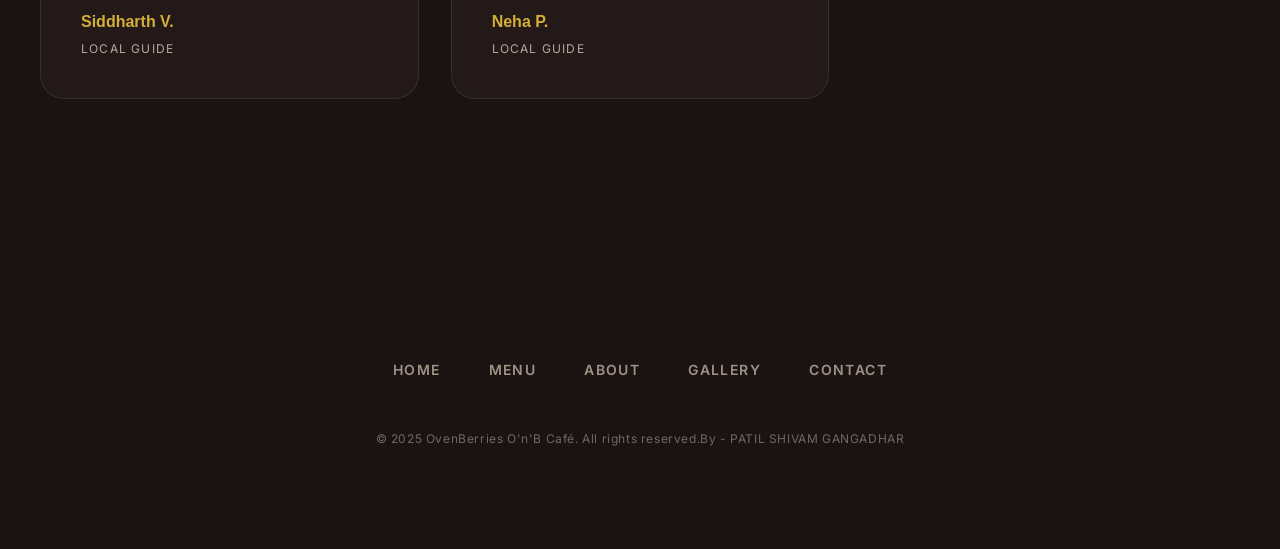
==== commit f4f42d25: "Update about.html" ====
--- a/Websitedev/about.html
+++ b/Websitedev/about.html
@@ -7,6 +7,10 @@
     <title>About Us | OvenBerries – O'n'B Café</title>
     <meta name="description"
         content="Learn about the story of OvenBerries O'n'B Café - our passion for fresh ingredients and cozy café vibes in Nanded." />
+    <!-- Favicon and SEO Image -->
+    <link rel="icon" type="image/jpeg" href="images/logo.jpg" />
+    <link rel="apple-touch-icon" href="images/logo.jpg" />
+    <meta property="og:image" content="https://ovenberries.in/images/logo.jpg" />
     <link rel="stylesheet" href="css/style.css" />
     <link rel="stylesheet" href="https://cdnjs.cloudflare.com/ajax/libs/font-awesome/6.0.0/css/all.min.css" />
 </head>
@@ -206,7 +210,7 @@
                 <a href="gallery.html">Gallery</a>
                 <a href="contact.html">Contact</a>
             </div>
-            <p class="copyright">© 2025 OvenBerries O'n'B Café. All rights reserved. | Nanded, India</p>
+            <p class="copyright">© 2025 OvenBerries O'n'B Café. All rights reserved.By - PATIL SHIVAM GANGADHAR </p>
         </div>
     </footer>
 
@@ -240,4 +244,4 @@
     <script src="js/main.js"></script>
 </body>
 
-</html>+</html>
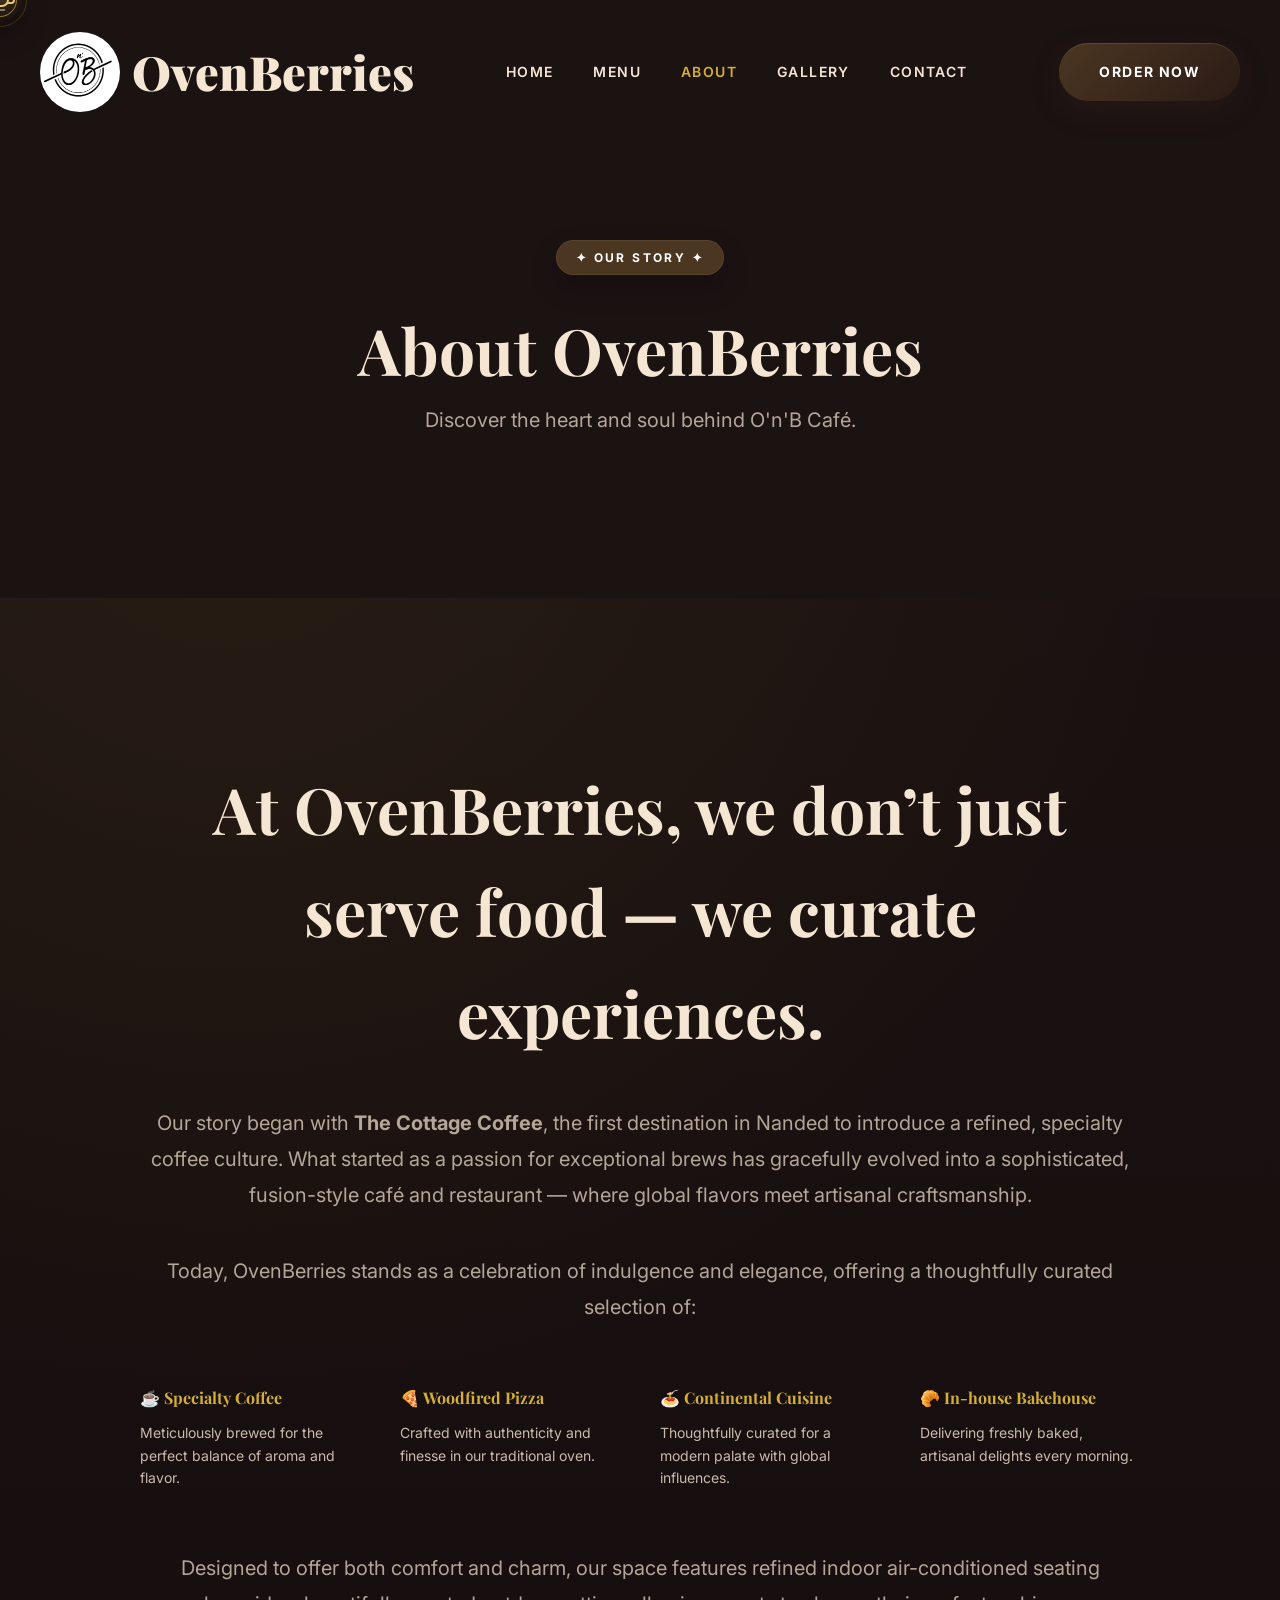
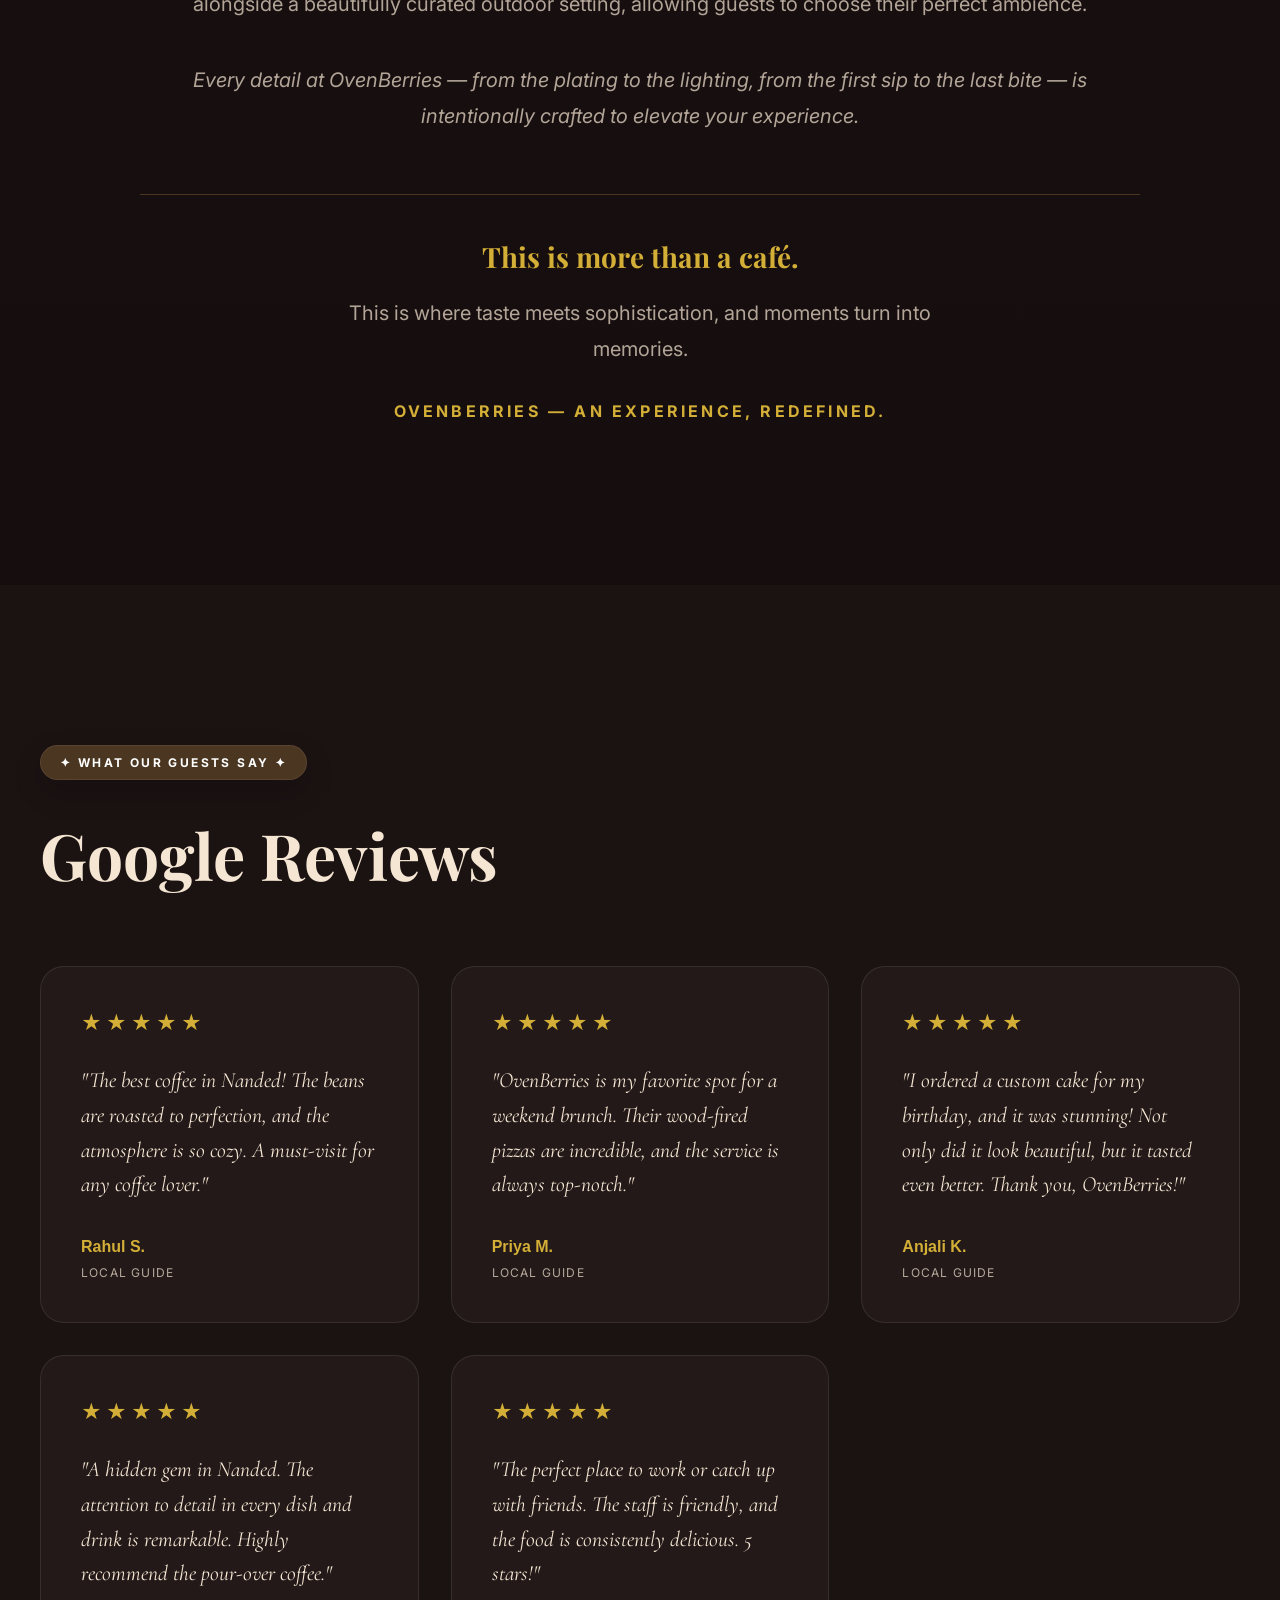
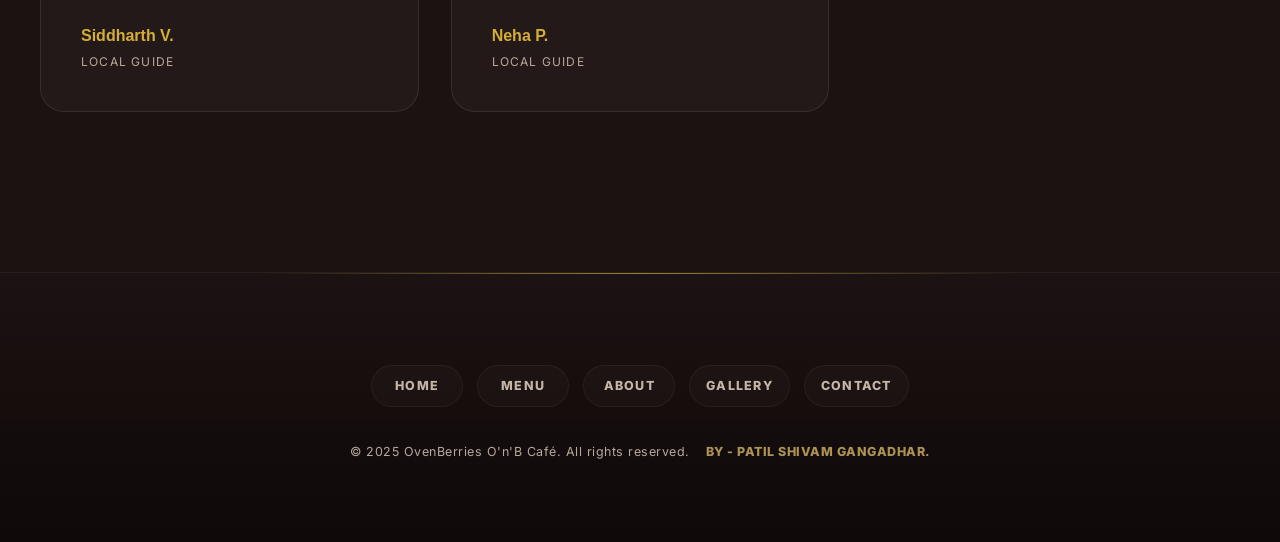
==== commit 145df063: "Improve OvenBerries UI, footer, cursor and interactive flows" ====
--- a/Websitedev/about.html
+++ b/Websitedev/about.html
@@ -11,7 +11,7 @@
     <link rel="icon" type="image/jpeg" href="images/logo.jpg" />
     <link rel="apple-touch-icon" href="images/logo.jpg" />
     <meta property="og:image" content="https://ovenberries.in/images/logo.jpg" />
-    <link rel="stylesheet" href="css/style.css" />
+    <link rel="stylesheet" href="css/style.css?v=20260603-cursor2" />
     <link rel="stylesheet" href="https://cdnjs.cloudflare.com/ajax/libs/font-awesome/6.0.0/css/all.min.css" />
 </head>
 
@@ -20,7 +20,8 @@
     <!-- ══ Navbar ══════════════════════════ -->
     <nav id="navbar" class="scrolled">
         <div class="container nav-inner">
-            <button class="mobile-nav-toggle" id="navToggle">
+            <button class="mobile-nav-toggle" id="navToggle" type="button" aria-label="Open navigation menu"
+                aria-controls="mobileMenu" aria-expanded="false">
                 <span></span>
                 <span></span>
                 <span></span>
@@ -40,7 +41,7 @@
             </ul>
 
             <div class="nav-actions">
-                <a href="menu.html" class="btn btn-primary">Order Now</a>
+                <a href="menu.html" class="btn btn-primary js-order-trigger">Order Now</a>
             </div>
         </div>
     </nav>
@@ -210,26 +211,39 @@
                 <a href="gallery.html">Gallery</a>
                 <a href="contact.html">Contact</a>
             </div>
-            <p class="copyright">© 2025 OvenBerries O'n'B Café. All rights reserved.By - PATIL SHIVAM GANGADHAR </p>
+            <p class="copyright">
+                <span>© 2025 OvenBerries O'n'B Café. All rights reserved.</span>
+                <span class="footer-credit">By - PATIL SHIVAM GANGADHAR.</span>
+            </p>
         </div>
     </footer>
 
     <!-- ══ Modal Popup ══════════════════════════ -->
-    <div class="modal-overlay" id="orderModal">
+    <div class="modal-overlay" id="orderModal" role="dialog" aria-modal="true" aria-labelledby="orderModalTitle"
+        aria-hidden="true">
         <div class="modal-content">
-            <span class="modal-close" id="closeModal">&times;</span>
+            <button class="modal-close" id="closeModal" type="button" aria-label="Close order options">&times;</button>
             <div class="hero-tag">✦ Order Online ✦</div>
-            <h2 class="h-md" style="margin-bottom: 16px;">Choose Your Platform</h2>
+            <h2 class="h-md" id="orderModalTitle" style="margin-bottom: 16px;">Choose Your Platform</h2>
             <p class="p-sm" style="margin-bottom: 32px;">Order from your favorite delivery partner.</p>
 
             <div class="order-options">
-                <a href="https://link.zomato.com/xqzv/rshare?id=65791399305630b8" target="_blank" class="order-card">
+                <a href="https://link.zomato.com/xqzv/rshare?id=65791399305630b8" target="_blank" rel="noopener"
+                    class="order-card" aria-label="Order OvenBerries through Zomato">
                     <i class="fas fa-motorcycle"></i>
                     <div class="order-card-text">
                         <div class="order-card-title">Order via</div>
                         <div class="order-card-value">Zomato</div>
                     </div>
                 </a>
+                <a href="https://wa.me/917378373355?text=Hi%20OvenBerries%2C%20I%20would%20like%20to%20place%20an%20order."
+                    target="_blank" rel="noopener" class="order-card" aria-label="Order OvenBerries on WhatsApp">
+                    <i class="fab fa-whatsapp"></i>
+                    <div class="order-card-text">
+                        <div class="order-card-title">Chat on</div>
+                        <div class="order-card-value">WhatsApp</div>
+                    </div>
+                </a>
                 <a href="tel:+917378373355" class="order-card">
                     <i class="fas fa-phone-alt"></i>
                     <div class="order-card-text">
@@ -237,11 +251,19 @@
                         <div class="order-card-value">+91 73783 73355</div>
                     </div>
                 </a>
+                <a href="https://www.google.com/maps/search/?api=1&query=OvenBerries%20Nanded" target="_blank"
+                    rel="noopener" class="order-card" aria-label="Get directions to OvenBerries">
+                    <i class="fas fa-location-dot"></i>
+                    <div class="order-card-text">
+                        <div class="order-card-title">Find us on</div>
+                        <div class="order-card-value">Google Maps</div>
+                    </div>
+                </a>
             </div>
         </div>
     </div>
 
-    <script src="js/main.js"></script>
+    <script src="js/main.js?v=20260603-cursor2"></script>
 </body>
 
 </html>
--- a/Websitedev/css/style.css
+++ b/Websitedev/css/style.css
@@ -4,7 +4,7 @@
    Animations: Liquid Transitions & Smooth Parallax
    ========================================= */
 
-@import url('https://fonts.googleapis.com/css2?family=Playfair+Display:ital,wght@0,400;0,700;0,900;1,400&family=Inter:wght@300;400;500;600;700&display=swap');
+@import url('https://fonts.googleapis.com/css2?family=Cormorant+Garamond:ital,wght@0,400;0,600;1,400&family=Inter:wght@300;400;500;600;700;800&family=Playfair+Display:ital,wght@0,400;0,700;0,900;1,400&display=swap');
 
 :root {
   /* Color Palette */
@@ -12,6 +12,7 @@
   --latte: #f5e6d3;
   --bean: #4b3621;
   --gold: #d4af37;
+  --gold-soft: #e7c76f;
   --cream: #faf7f2;
   --text-primary: #f5e6d3;
   --text-secondary: rgba(245, 230, 211, 0.7);
@@ -32,6 +33,10 @@
   box-sizing: border-box;
   margin: 0;
   padding: 0;
+}
+
+body.custom-cursor-enabled,
+body.custom-cursor-enabled * {
   cursor: none !important;
 }
 
@@ -46,6 +51,10 @@
   line-height: 1.6;
   overflow-x: hidden;
   -webkit-font-smoothing: antialiased;
+  text-rendering: optimizeLegibility;
+  background:
+    radial-gradient(circle at 18% 12%, rgba(212, 175, 55, 0.08), transparent 28%),
+    linear-gradient(180deg, #1b1212 0%, #120b0b 100%);
 }
 
 img {
@@ -64,29 +73,148 @@
   list-style: none;
 }
 
-/* ── Custom Cursor ─────────────────────── */
-.cursor-dot,
-.cursor-outline {
+/* ── Custom Coffee Cursor ──────────────── */
+.cursor-mug,
+.cursor-glow {
   pointer-events: none;
   position: fixed;
   top: 0;
   left: 0;
   transform: translate(-50%, -50%);
-  border-radius: 50%;
   z-index: 9999;
   transition: opacity 0.3s ease, transform 0.3s ease;
 }
 
-.cursor-dot {
-  width: 6px;
-  height: 6px;
-  background: var(--gold);
-}
-
-.cursor-outline {
-  width: 24px;
-  height: 24px;
-  border: 1px solid rgba(245, 230, 211, 0.4);
+.cursor-mug {
+  width: 34px;
+  height: 34px;
+  display: grid;
+  place-items: center;
+  border-radius: 50%;
+  color: var(--gold-soft);
+  background: rgba(27, 18, 18, 0.62);
+  border: 1px solid rgba(231, 199, 111, 0.54);
+  box-shadow:
+    0 12px 30px rgba(0, 0, 0, 0.34),
+    inset 0 1px 0 rgba(245, 230, 211, 0.18);
+  backdrop-filter: blur(10px);
+}
+
+.cursor-cup {
+  position: relative;
+  z-index: 2;
+  width: 17px;
+  height: 13px;
+  border: 2px solid currentColor;
+  border-top: 0;
+  border-radius: 0 0 7px 7px;
+  background: linear-gradient(180deg, rgba(245, 230, 211, 0.12), rgba(245, 230, 211, 0.02));
+  filter: drop-shadow(0 2px 7px rgba(212, 175, 55, 0.35));
+}
+
+.cursor-coffee {
+  position: absolute;
+  top: 1px;
+  left: 2px;
+  right: 2px;
+  height: 3px;
+  border-radius: 999px;
+  background: currentColor;
+  opacity: 0.9;
+}
+
+.cursor-handle {
+  position: absolute;
+  top: 2px;
+  right: -8px;
+  width: 8px;
+  height: 8px;
+  border: 2px solid currentColor;
+  border-left: 0;
+  border-radius: 0 8px 8px 0;
+}
+
+.cursor-mug::after {
+  content: "";
+  position: absolute;
+  left: 8px;
+  right: 8px;
+  bottom: 5px;
+  height: 2px;
+  border-radius: 999px;
+  background: rgba(245, 230, 211, 0.45);
+  transform: scaleX(0.65);
+  transition: var(--transition);
+}
+
+.cursor-steam {
+  position: absolute;
+  top: 3px;
+  left: 50%;
+  width: 14px;
+  height: 12px;
+  transform: translateX(-50%);
+}
+
+.cursor-steam::before,
+.cursor-steam::after {
+  content: "";
+  position: absolute;
+  bottom: 0;
+  width: 5px;
+  height: 10px;
+  border-left: 1px solid rgba(245, 230, 211, 0.55);
+  border-radius: 50%;
+  opacity: 0.72;
+  animation: steamDrift 1.8s ease-in-out infinite;
+}
+
+.cursor-steam::before {
+  left: 2px;
+}
+
+.cursor-steam::after {
+  right: 1px;
+  animation-delay: 0.42s;
+}
+
+.cursor-glow {
+  width: 54px;
+  height: 54px;
+  border-radius: 50%;
+  border: 1px solid rgba(212, 175, 55, 0.24);
+  background: radial-gradient(circle, rgba(212, 175, 55, 0.16), transparent 64%);
+}
+
+.cursor-mug.active {
+  transform: translate(-50%, -50%) scale(1.08) rotate(-8deg);
+  color: var(--espresso);
+  background: var(--gold-soft);
+  border-color: var(--gold-soft);
+}
+
+.cursor-mug.active::after {
+  background: rgba(27, 18, 18, 0.48);
+  transform: scaleX(0.92);
+}
+
+.cursor-glow.active {
+  transform: translate(-50%, -50%) scale(1.45);
+  background: radial-gradient(circle, rgba(231, 199, 111, 0.22), transparent 66%);
+  border-color: rgba(231, 199, 111, 0.58);
+}
+
+@keyframes steamDrift {
+  0%,
+  100% {
+    transform: translateY(1px);
+    opacity: 0.35;
+  }
+
+  50% {
+    transform: translateY(-4px);
+    opacity: 0.85;
+  }
 }
 
 /* ── Typography ─────────────────────────── */
@@ -94,7 +222,7 @@
   font-family: 'Playfair Display', serif;
   font-size: clamp(3.5rem, 10vw, 7rem);
   font-weight: 900;
-  letter-spacing: -0.03em;
+  letter-spacing: 0;
   line-height: 1;
   color: var(--latte);
 }
@@ -103,7 +231,7 @@
   font-family: 'Playfair Display', serif;
   font-size: clamp(2.5rem, 6vw, 4rem);
   font-weight: 700;
-  letter-spacing: -0.01em;
+  letter-spacing: 0;
   color: var(--latte);
 }
 
@@ -119,6 +247,7 @@
   color: var(--text-secondary);
   font-weight: 400;
   max-width: 650px;
+  line-height: 1.8;
 }
 
 .p-sm {
@@ -230,6 +359,7 @@
   letter-spacing: 0.2em;
   margin-bottom: 24px;
   color: #ffffff;
+  box-shadow: inset 0 0 0 1px rgba(245, 230, 211, 0.08), 0 12px 30px rgba(0, 0, 0, 0.16);
 }
 
 .hero h1 {
@@ -265,7 +395,9 @@
 }
 
 .btn {
-  display: inline-block;
+  display: inline-flex;
+  align-items: center;
+  justify-content: center;
   padding: 18px 40px;
   border-radius: 100px;
   font-weight: 700;
@@ -277,9 +409,9 @@
 }
 
 .btn-primary {
-  background: var(--bean);
+  background: linear-gradient(135deg, var(--bean), #2b1b16);
   color: #ffffff;
-  box-shadow: 0 10px 30px rgba(75, 54, 33, 0.2);
+  box-shadow: 0 10px 30px rgba(75, 54, 33, 0.2), inset 0 1px 0 rgba(245, 230, 211, 0.12);
 }
 
 .btn-primary:hover {
@@ -289,9 +421,10 @@
 }
 
 .btn-outline {
-  background: transparent;
-  border: 2px solid var(--latte);
-  color: var(--latte);
+  background: rgba(245, 230, 211, 0.04);
+  border: 1px solid rgba(245, 230, 211, 0.5);
+  color: var(--latte);
+  backdrop-filter: blur(10px);
 }
 
 .btn-outline:hover {
@@ -314,11 +447,26 @@
   background: var(--bean);
   transition: var(--transition);
   box-shadow: 0 10px 40px rgba(0, 0, 0, 0.2);
+  isolation: isolate;
+}
+
+.bento-item::after {
+  content: "";
+  position: absolute;
+  inset: 0;
+  pointer-events: none;
+  background: linear-gradient(135deg, rgba(245, 230, 211, 0.1), transparent 32%);
+  opacity: 0;
+  transition: var(--transition);
 }
 
 .bento-item:hover {
   transform: scale(1.02) translateY(-10px);
   box-shadow: 0 30px 60px rgba(75, 54, 33, 0.1);
+}
+
+.bento-item:hover::after {
+  opacity: 1;
 }
 
 .bento-item img {
@@ -386,23 +534,51 @@
 
 /* ── Footer ─────────────────────────────── */
 footer {
-  padding: 100px 0;
-  background: var(--espresso);
+  position: relative;
+  padding: 92px 0 78px;
+  background:
+    linear-gradient(180deg, rgba(27, 18, 18, 0.96), #100909),
+    var(--espresso);
   color: var(--latte);
   text-align: center;
+  border-top: 1px solid rgba(245, 230, 211, 0.1);
+  overflow: hidden;
+}
+
+footer::before {
+  content: "";
+  position: absolute;
+  top: 0;
+  left: 50%;
+  width: min(760px, 82vw);
+  height: 1px;
+  transform: translateX(-50%);
+  background: linear-gradient(90deg, transparent, var(--gold), transparent);
+  opacity: 0.7;
+}
+
+footer .container {
+  position: relative;
+  z-index: 1;
 }
 
 .footer-links {
   display: flex;
   justify-content: center;
-  gap: 48px;
-  margin-bottom: 48px;
+  flex-wrap: wrap;
+  gap: 14px;
+  margin-bottom: 34px;
 }
 
 .footer-links a {
-  font-size: 0.875rem;
-  font-weight: 600;
-  opacity: 0.6;
+  min-width: 92px;
+  padding: 10px 16px;
+  border: 1px solid rgba(245, 230, 211, 0.08);
+  border-radius: 999px;
+  background: rgba(245, 230, 211, 0.03);
+  font-size: 0.78rem;
+  font-weight: 800;
+  opacity: 0.78;
   text-transform: uppercase;
   letter-spacing: 0.1em;
 }
@@ -410,12 +586,26 @@
 .footer-links a:hover {
   opacity: 1;
   color: var(--gold);
+  border-color: rgba(212, 175, 55, 0.55);
+  transform: translateY(-2px);
 }
 
 .copyright {
-  font-size: 0.75rem;
-  opacity: 0.4;
-  letter-spacing: 0.05em;
+  display: flex;
+  align-items: center;
+  justify-content: center;
+  flex-wrap: wrap;
+  gap: 10px 16px;
+  font-size: 0.78rem;
+  opacity: 0.72;
+  letter-spacing: 0.04em;
+  line-height: 1.8;
+}
+
+.footer-credit {
+  color: var(--gold-soft);
+  font-weight: 800;
+  text-transform: uppercase;
 }
 
 /* ── Responsive ─────────────────────────── */
@@ -563,8 +753,8 @@
     transform: translateY(20px);
   }
 
-  .cursor-dot,
-  .cursor-outline {
+  .cursor-mug,
+  .cursor-glow {
     display: none;
   }
 }
@@ -634,7 +824,7 @@
 }
 
 .order-card {
-  background: var(--bean);
+  background: linear-gradient(135deg, rgba(75, 54, 33, 0.96), rgba(39, 25, 20, 0.96));
   padding: 24px;
   border-radius: var(--radius-lg);
   display: flex;
@@ -643,6 +833,7 @@
   transition: var(--transition);
   border: 1px solid rgba(75, 54, 33, 0.05);
   text-decoration: none;
+  box-shadow: inset 0 1px 0 rgba(245, 230, 211, 0.08);
 }
 
 .order-card:hover {
@@ -830,4 +1021,420 @@
   .nav-links {
     display: none;
   }
-}+}
+
+/* ── Professional polish layer ─────────── */
+:focus-visible {
+  outline: 2px solid var(--gold);
+  outline-offset: 4px;
+}
+
+body:not(.custom-cursor-enabled) button,
+body:not(.custom-cursor-enabled) input,
+body:not(.custom-cursor-enabled) select,
+body:not(.custom-cursor-enabled) textarea,
+body:not(.custom-cursor-enabled) a {
+  cursor: pointer !important;
+}
+
+body:not(.custom-cursor-enabled) input,
+body:not(.custom-cursor-enabled) select,
+body:not(.custom-cursor-enabled) textarea {
+  cursor: text !important;
+}
+
+@media (pointer: coarse), (max-width: 1024px) {
+  *,
+  *::before,
+  *::after {
+    cursor: auto !important;
+  }
+}
+
+.sr-only {
+  position: absolute;
+  width: 1px;
+  height: 1px;
+  padding: 0;
+  margin: -1px;
+  overflow: hidden;
+  clip: rect(0, 0, 0, 0);
+  white-space: nowrap;
+  border: 0;
+}
+
+.nav-inner {
+  gap: 24px;
+}
+
+.nav-logo span,
+.btn,
+.order-card-value,
+.menu-item-name {
+  overflow-wrap: anywhere;
+}
+
+.btn {
+  text-align: center;
+}
+
+.modal-overlay {
+  padding: 24px;
+}
+
+.modal-content {
+  max-height: calc(100vh - 48px);
+  overflow-y: auto;
+}
+
+.modal-close {
+  width: 42px;
+  height: 42px;
+  display: grid;
+  place-items: center;
+  background: rgba(245, 230, 211, 0.08);
+  border: 1px solid rgba(245, 230, 211, 0.12);
+  border-radius: 50%;
+  line-height: 1;
+}
+
+.order-card {
+  min-height: 88px;
+}
+
+.order-card i {
+  width: 32px;
+  text-align: center;
+  flex: 0 0 32px;
+}
+
+.menu-dynamic-panel {
+  position: sticky;
+  top: 88px;
+  z-index: 900;
+  padding: 20px 0;
+  background: linear-gradient(180deg, rgba(27, 18, 18, 0.96), rgba(27, 18, 18, 0.82));
+  border-top: 1px solid rgba(245, 230, 211, 0.08);
+  border-bottom: 1px solid rgba(245, 230, 211, 0.08);
+  backdrop-filter: blur(18px);
+}
+
+.menu-toolbar {
+  display: grid;
+  grid-template-columns: minmax(0, 1fr) auto;
+  gap: 20px;
+  align-items: center;
+  margin-bottom: 16px;
+}
+
+.menu-search {
+  display: flex;
+  align-items: center;
+  gap: 12px;
+  min-height: 54px;
+  padding: 0 18px;
+  border: 1px solid rgba(245, 230, 211, 0.14);
+  border-radius: var(--radius-md);
+  background: rgba(245, 230, 211, 0.05);
+  color: var(--gold);
+}
+
+.menu-search input {
+  width: 100%;
+  border: 0;
+  outline: 0;
+  background: transparent;
+  color: var(--latte);
+  font: inherit;
+}
+
+.menu-search input::placeholder {
+  color: rgba(245, 230, 211, 0.55);
+}
+
+.menu-count {
+  color: var(--text-secondary);
+  font-size: 0.8rem;
+  font-weight: 700;
+  letter-spacing: 0.08em;
+  text-transform: uppercase;
+  white-space: nowrap;
+}
+
+.menu-filter-strip {
+  display: flex;
+  gap: 12px;
+  overflow-x: auto;
+  padding-bottom: 4px;
+  scrollbar-width: thin;
+}
+
+.menu-filter-btn {
+  flex: 0 0 auto;
+  border: 1px solid rgba(245, 230, 211, 0.14);
+  border-radius: 999px;
+  background: rgba(245, 230, 211, 0.05);
+  color: var(--latte);
+  padding: 10px 18px;
+  font-size: 0.75rem;
+  font-weight: 800;
+  letter-spacing: 0.08em;
+  text-transform: uppercase;
+  transition: var(--transition);
+}
+
+.menu-filter-btn:hover,
+.menu-filter-btn.active {
+  color: var(--espresso);
+  background: var(--gold);
+  border-color: var(--gold);
+  transform: translateY(-2px);
+}
+
+.menu-empty-state {
+  margin-top: 16px;
+  color: var(--gold);
+  font-weight: 700;
+}
+
+.menu-item-simple {
+  border-radius: 14px;
+}
+
+.menu-item-simple.is-hidden,
+.menu-cat.is-hidden,
+.menu-section-wrap.is-hidden {
+  display: none !important;
+}
+
+.menu-item-simple.is-match {
+  animation: softPulse 0.7s ease;
+}
+
+@keyframes softPulse {
+  0% {
+    background: rgba(212, 175, 55, 0.18);
+  }
+
+  100% {
+    background: transparent;
+  }
+}
+
+.contact-action-row {
+  display: flex;
+  flex-wrap: wrap;
+  gap: 12px;
+  margin-top: 32px;
+}
+
+.mini-action {
+  display: inline-flex;
+  align-items: center;
+  gap: 8px;
+  padding: 10px 14px;
+  border: 1px solid rgba(245, 230, 211, 0.14);
+  border-radius: 999px;
+  background: rgba(245, 230, 211, 0.06);
+  color: var(--latte);
+  font-size: 0.82rem;
+  font-weight: 800;
+  text-transform: uppercase;
+  letter-spacing: 0.06em;
+}
+
+.mini-action:hover {
+  background: var(--gold);
+  color: var(--espresso);
+}
+
+.contact-enquiry-section {
+  padding-top: 40px;
+}
+
+.contact-enquiry-card {
+  display: grid;
+  grid-template-columns: minmax(0, 0.9fr) minmax(320px, 1.1fr);
+  gap: 48px;
+  align-items: start;
+  padding: 48px;
+  border: 1px solid rgba(245, 230, 211, 0.1);
+  border-radius: var(--radius-xl);
+  background: rgba(245, 230, 211, 0.04);
+  box-shadow: 0 24px 80px rgba(0, 0, 0, 0.18);
+}
+
+.contact-form {
+  display: grid;
+  gap: 18px;
+}
+
+.contact-form label {
+  display: grid;
+  gap: 8px;
+  color: var(--gold);
+  font-size: 0.75rem;
+  font-weight: 800;
+  letter-spacing: 0.08em;
+  text-transform: uppercase;
+}
+
+.contact-form input,
+.contact-form select,
+.contact-form textarea {
+  width: 100%;
+  padding: 14px 16px;
+  border: 1px solid rgba(245, 230, 211, 0.14);
+  border-radius: 14px;
+  background: rgba(27, 18, 18, 0.8);
+  color: var(--latte);
+  font: inherit;
+  resize: vertical;
+}
+
+.gallery-grid-full .bento-item {
+  cursor: zoom-in;
+}
+
+.gallery-lightbox {
+  position: fixed;
+  inset: 0;
+  z-index: 2500;
+  display: grid;
+  place-items: center;
+  padding: 24px;
+  background: rgba(27, 18, 18, 0.92);
+  opacity: 0;
+  visibility: hidden;
+  transition: var(--transition);
+}
+
+.gallery-lightbox.active {
+  opacity: 1;
+  visibility: visible;
+}
+
+.gallery-lightbox img {
+  max-width: min(1100px, 92vw);
+  max-height: 82vh;
+  border-radius: var(--radius-lg);
+  object-fit: contain;
+  box-shadow: 0 36px 110px rgba(0, 0, 0, 0.45);
+  transform: scale(0.96);
+  transition: var(--transition);
+}
+
+.gallery-lightbox.active img {
+  transform: scale(1);
+}
+
+.gallery-lightbox button {
+  position: absolute;
+  top: 24px;
+  right: 24px;
+  width: 44px;
+  height: 44px;
+  border: 1px solid rgba(245, 230, 211, 0.16);
+  border-radius: 50%;
+  background: rgba(245, 230, 211, 0.08);
+  color: var(--latte);
+  font-size: 1.4rem;
+}
+
+@media (max-width: 900px) {
+  .menu-dynamic-panel {
+    top: 76px;
+  }
+
+  .menu-toolbar,
+  .contact-enquiry-card {
+    grid-template-columns: 1fr;
+  }
+
+  .menu-count {
+    white-space: normal;
+  }
+}
+
+@media (max-width: 768px) {
+  #navbar {
+    padding: 16px 0;
+  }
+
+  #navbar.scrolled {
+    padding: 10px 0;
+  }
+
+  .nav-inner {
+    padding: 0 20px;
+    grid-template-columns: 44px minmax(0, 1fr) auto;
+    gap: 12px;
+  }
+
+  .nav-logo img {
+    width: 64px;
+    height: 64px;
+  }
+
+  .nav-logo span {
+    font-size: 1.35rem;
+  }
+
+  .nav-actions .btn {
+    max-width: 88px;
+    white-space: normal;
+    line-height: 1.1;
+  }
+
+  .hero {
+    min-height: 92vh;
+    padding-top: 120px;
+  }
+
+  .hero-content>div,
+  .gallery-hero .container>div,
+  .menu-hero .container>div {
+    padding: 32px 20px !important;
+    border-radius: 28px !important;
+  }
+
+  .hero-cta {
+    display: grid;
+    gap: 12px;
+  }
+
+  .menu-dynamic-panel {
+    position: relative;
+    top: auto;
+  }
+
+  .menu-filter-strip {
+    margin-right: -20px;
+    padding-right: 20px;
+  }
+
+  .contact-action-row,
+  .order-card {
+    align-items: stretch;
+  }
+
+  .mini-action {
+    flex: 1 1 130px;
+    justify-content: center;
+  }
+
+  .contact-enquiry-card {
+    padding: 28px 20px;
+    border-radius: 28px;
+  }
+
+  .order-card {
+    padding: 18px;
+    min-height: 78px;
+  }
+
+  .footer-links {
+    flex-wrap: wrap;
+    gap: 18px 28px;
+  }
+}
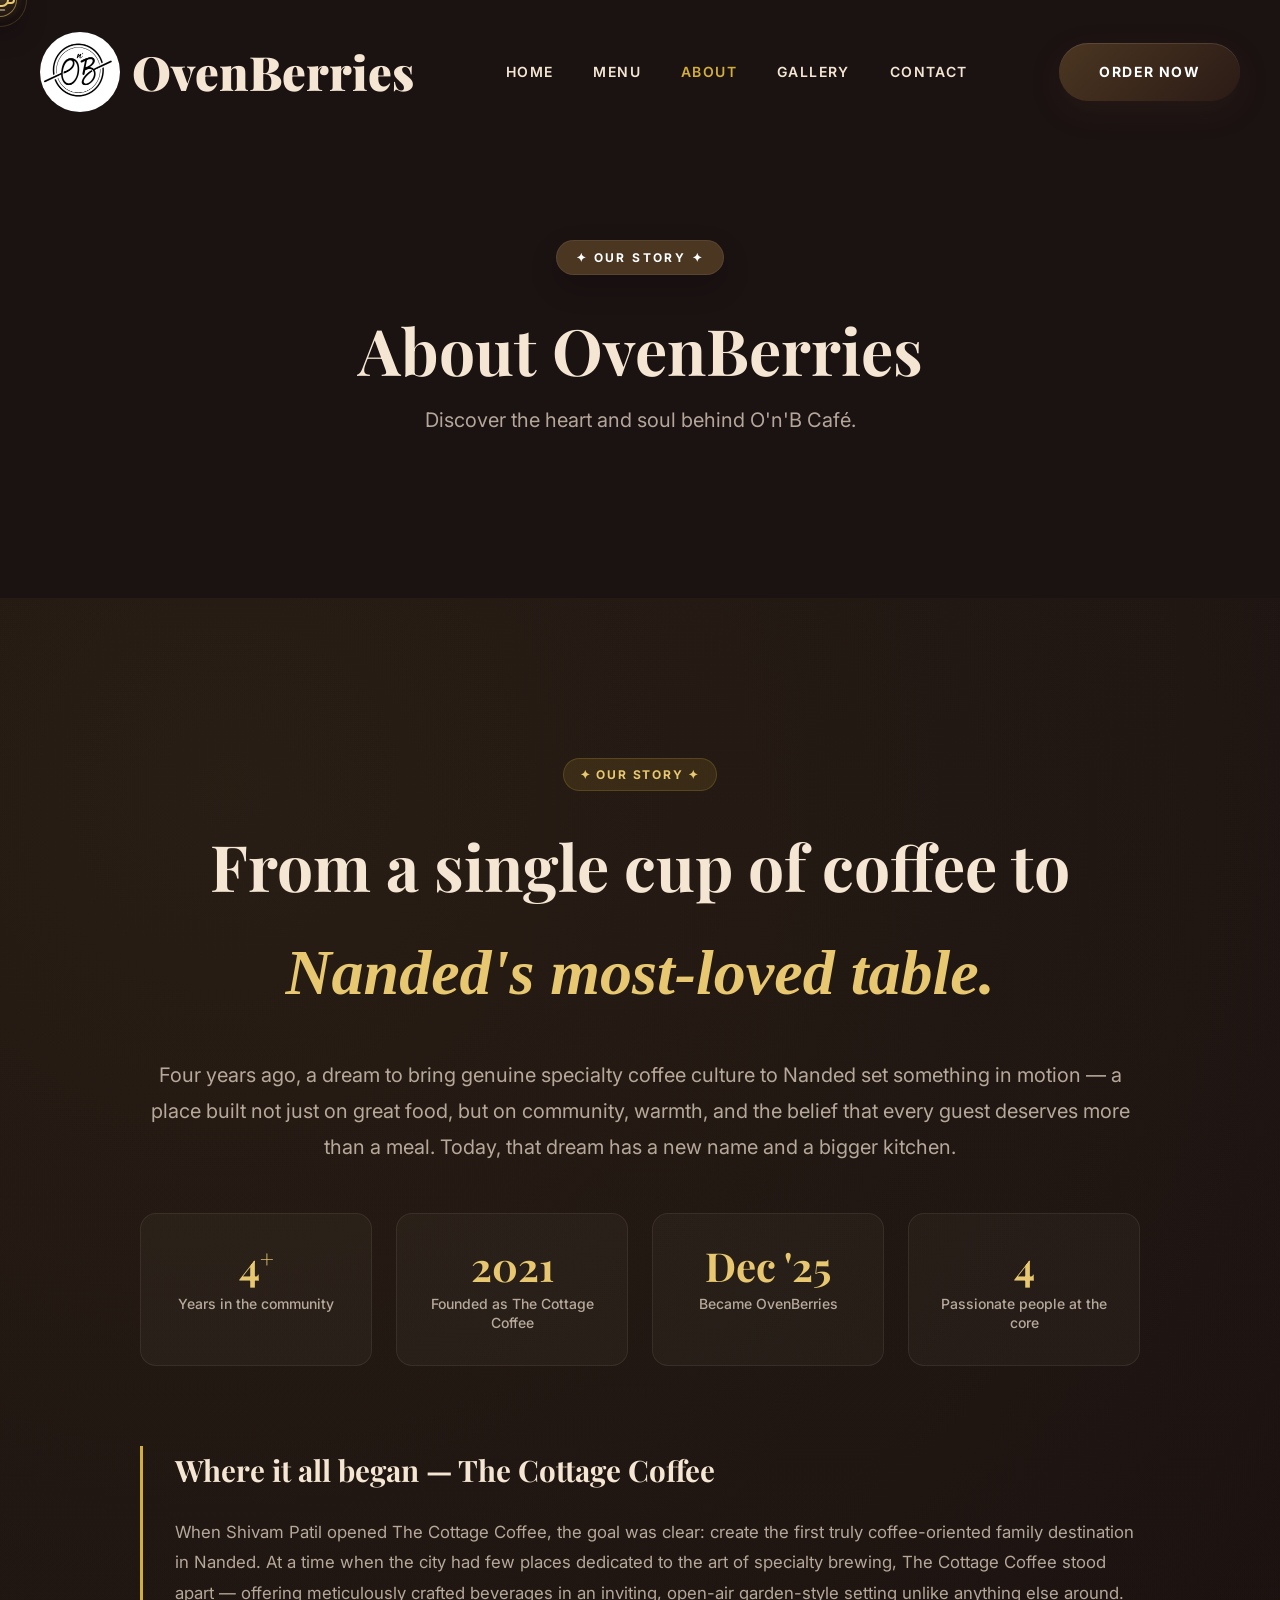
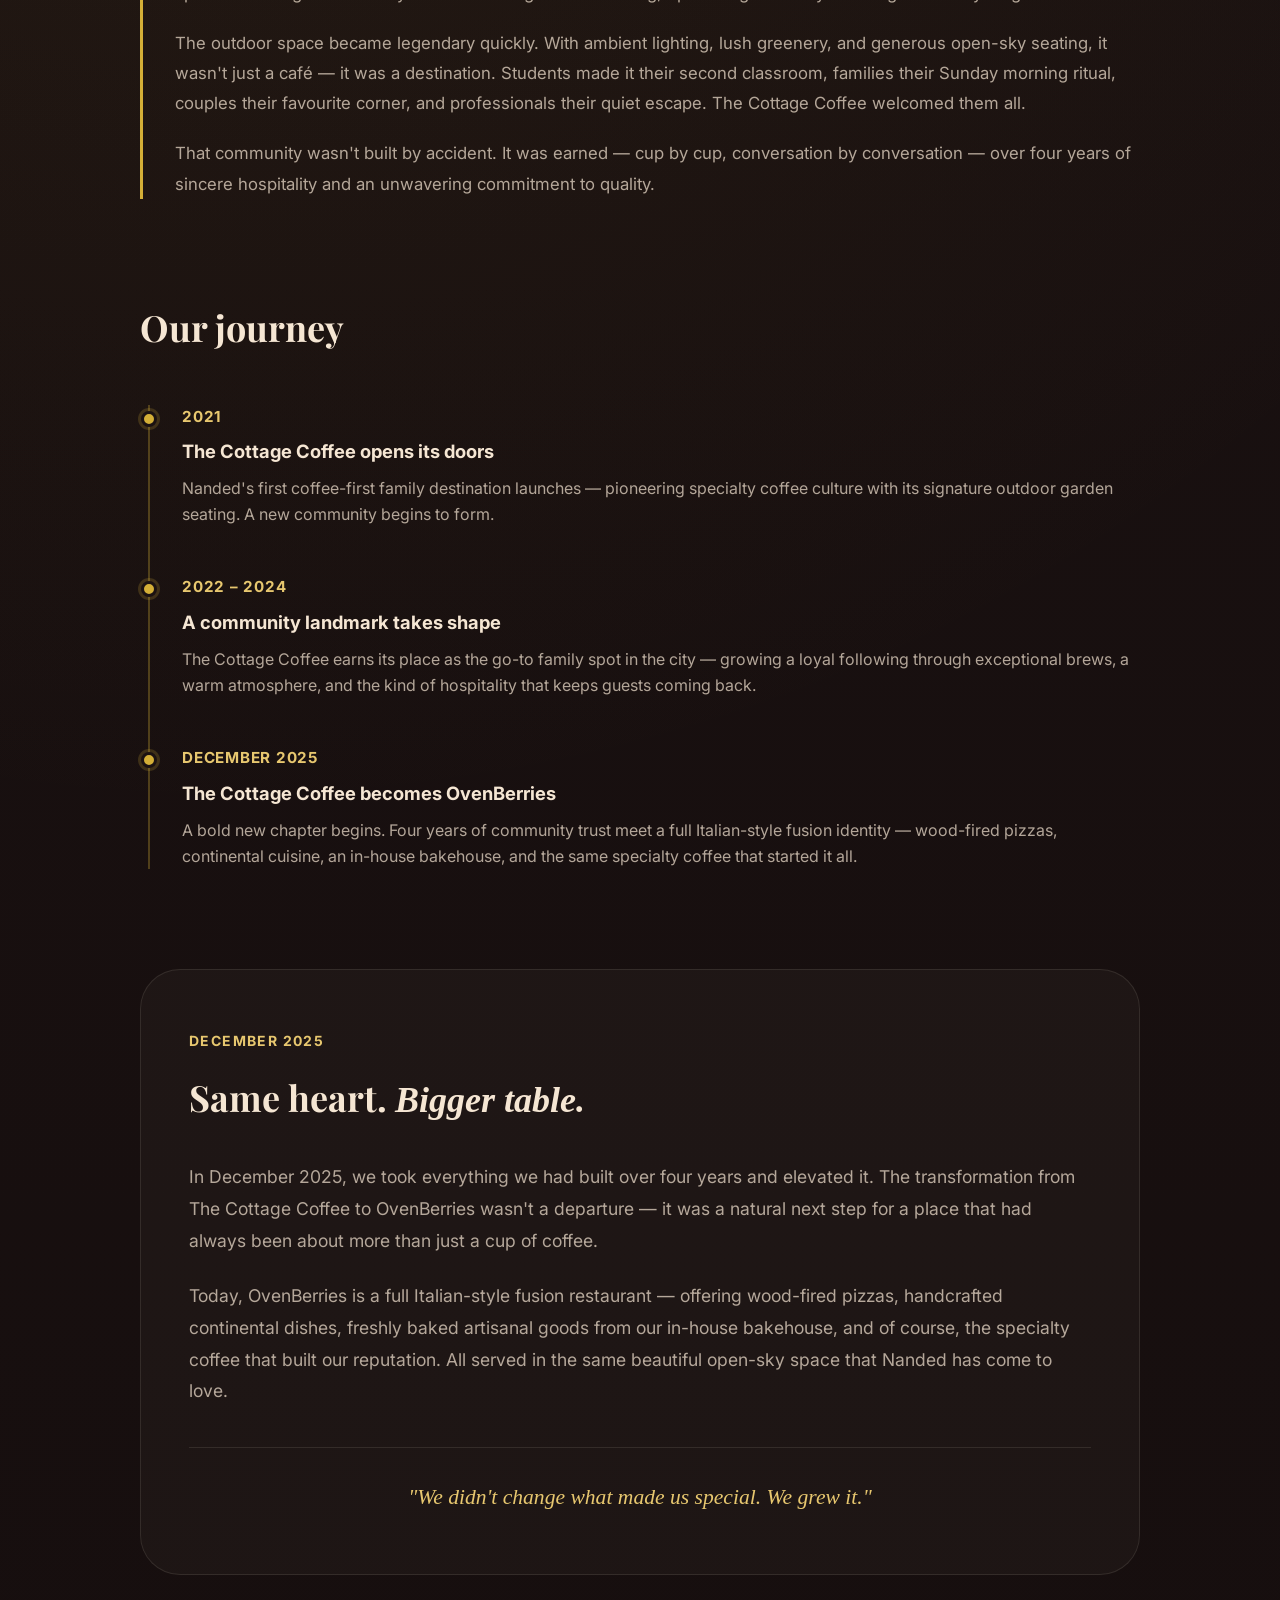
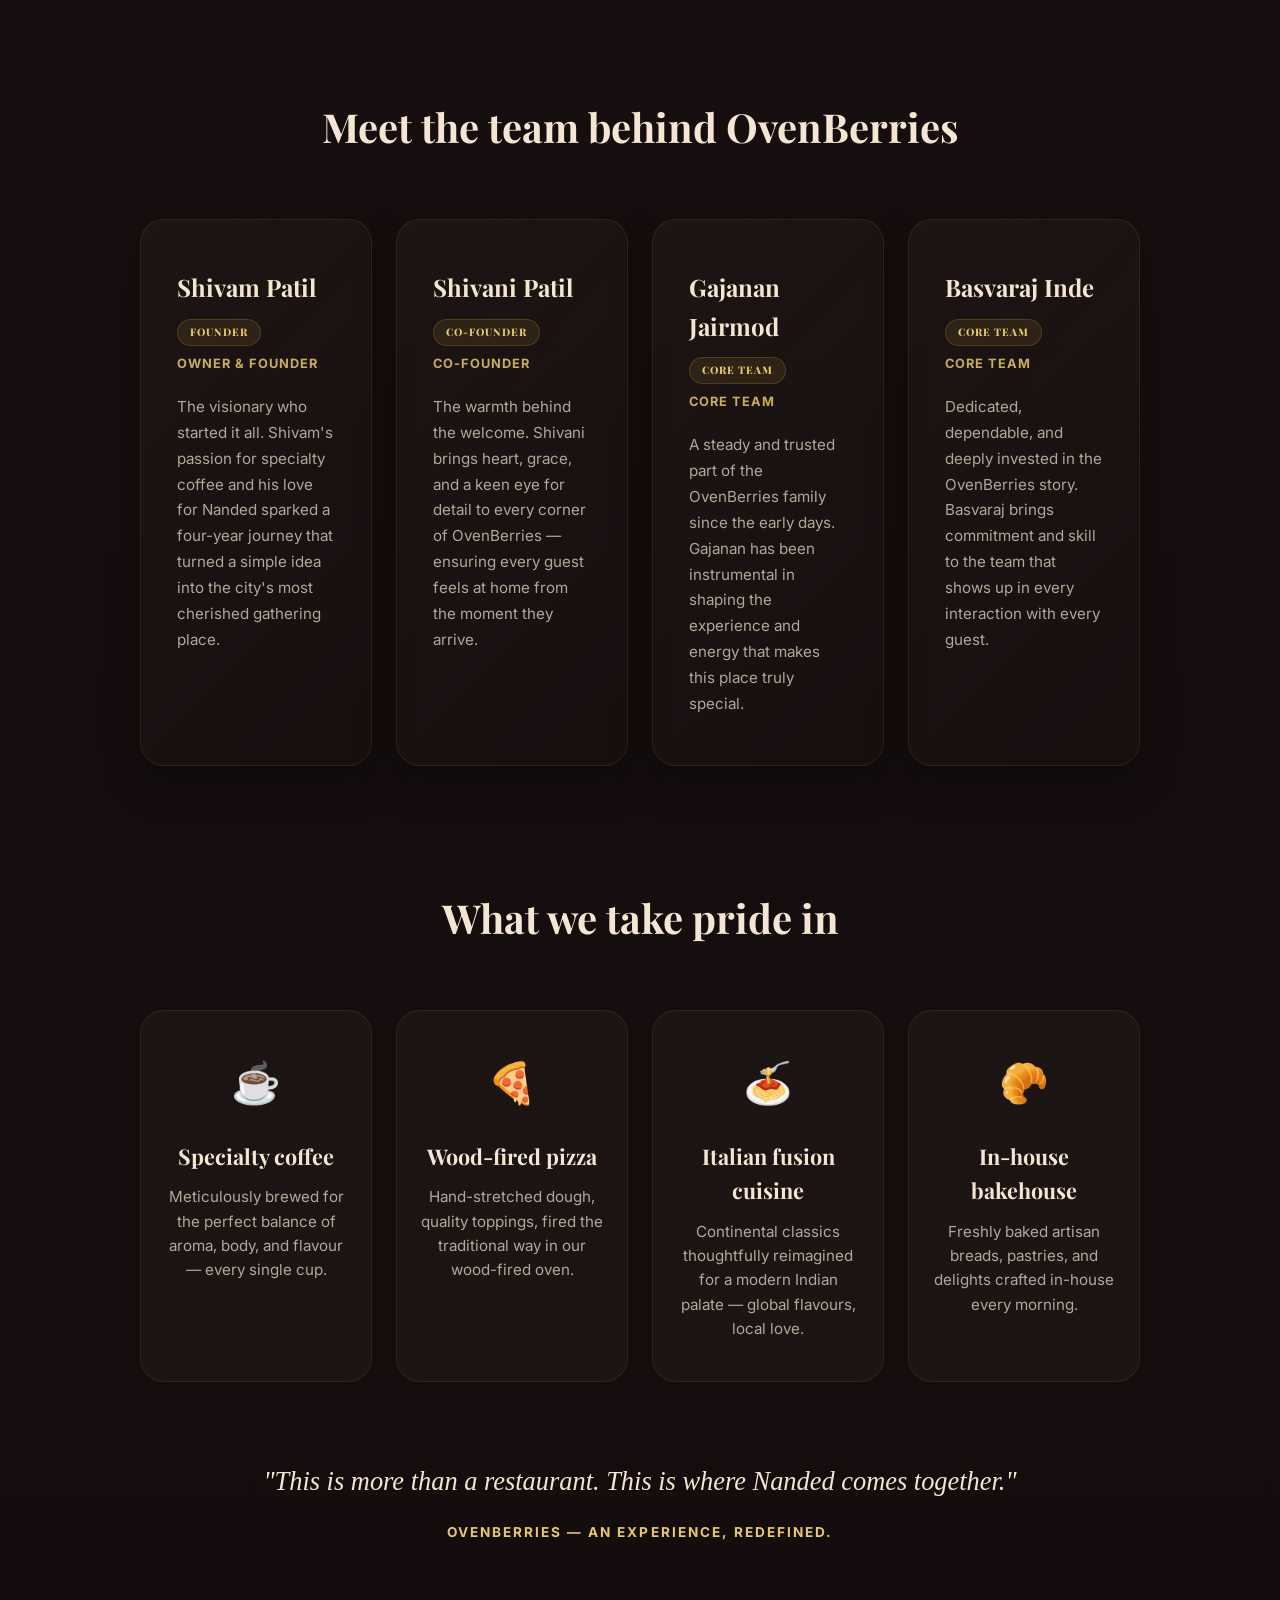
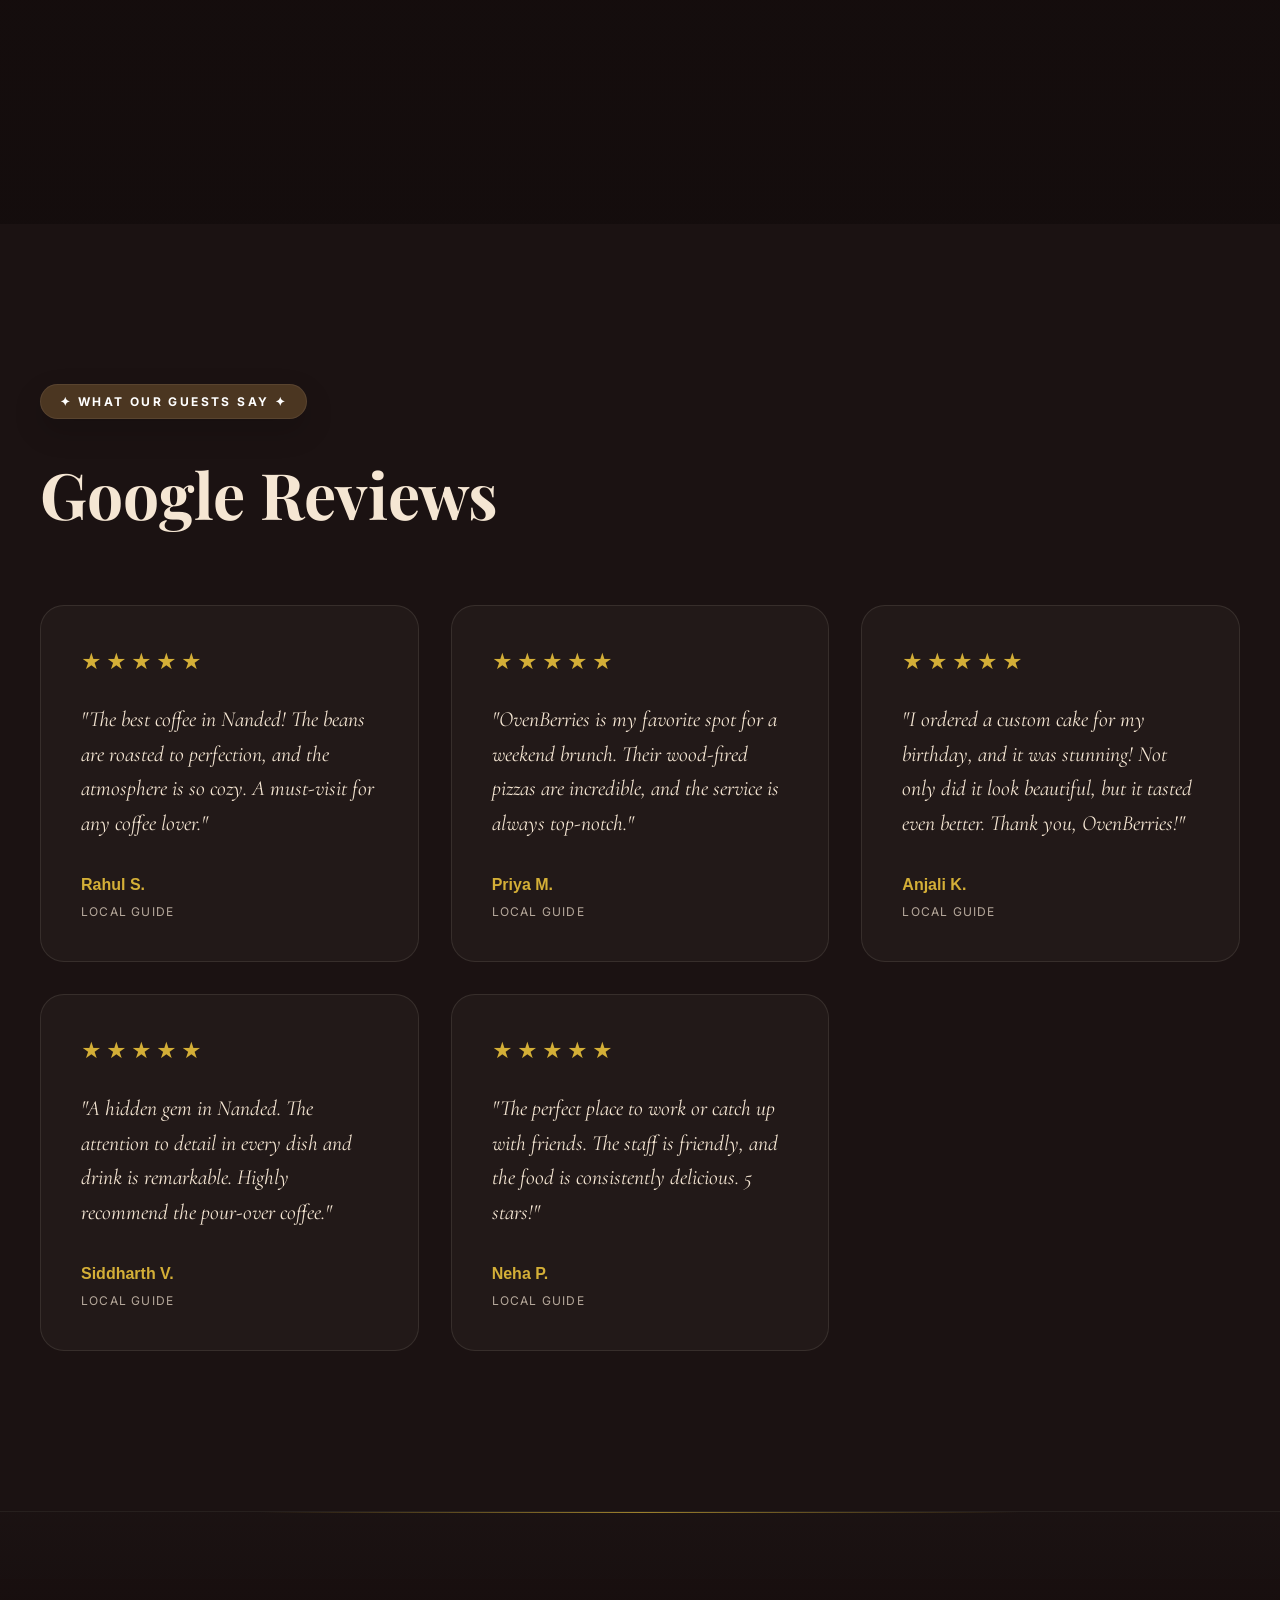
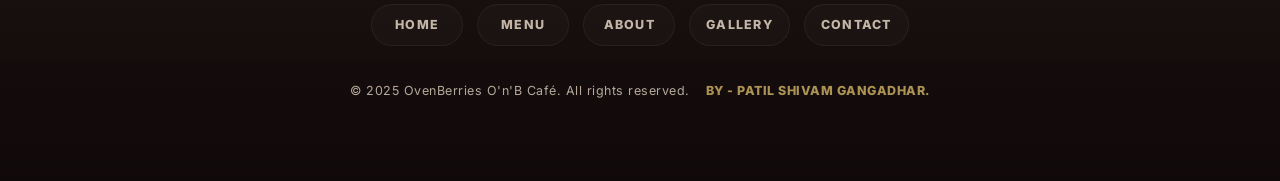
==== commit 0d6ad06b: "Update About Us section with new timeline, stats, team cards, and values" ====
--- a/Websitedev/about.html
+++ b/Websitedev/about.html
@@ -70,67 +70,177 @@
     <section class="section-v">
         <div class="container">
             <div class="reveal" style="max-width: 1000px; margin: 0 auto; text-align: center;">
-                <h2 class="h-lg" style="margin-bottom: 40px;">At OvenBerries, we don’t just serve food — we curate
-                    experiences.</h2>
-
-                <p class="p-lg" style="margin-bottom: 40px; max-width: 100%;">
-                    Our story began with <strong>The Cottage Coffee</strong>, the first destination in Nanded to
-                    introduce a refined, specialty coffee culture. What started as a passion for exceptional brews has
-                    gracefully evolved into a sophisticated, fusion-style café and restaurant — where global flavors
-                    meet artisanal craftsmanship.
+                <span class="about-tag">✦ Our story ✦</span>
+                <h2 class="h-lg" style="margin-bottom: 32px;">From a single cup of coffee to <span class="italic-gold">Nanded's most-loved table.</span></h2>
+
+                <p class="p-lg" style="margin: 0 auto 40px; max-width: 100%;">
+                    Four years ago, a dream to bring genuine specialty coffee culture to Nanded set something in motion — a place built not just on great food, but on community, warmth, and the belief that every guest deserves more than a meal. Today, that dream has a new name and a bigger kitchen.
                 </p>
 
-                <p class="p-lg" style="margin-bottom: 40px; max-width: 100%;">
-                    Today, OvenBerries stands as a celebration of indulgence and elegance, offering a thoughtfully
-                    curated selection of:
-                </p>
-
-                <div
-                    style="display: grid; grid-template-columns: repeat(auto-fit, minmax(200px, 1fr)); gap: 40px; margin: 60px 0; text-align: left;">
-                    <div class="reveal">
-                        <h4 style="color: var(--gold); margin-bottom: 12px; font-family: 'Playfair Display', serif;">☕
-                            Specialty Coffee</h4>
-                        <p style="font-size: 0.875rem; opacity: 0.8;">Meticulously brewed for the perfect balance of
-                            aroma and flavor.</p>
-                    </div>
-                    <div class="reveal">
-                        <h4 style="color: var(--gold); margin-bottom: 12px; font-family: 'Playfair Display', serif;">🍕
-                            Woodfired Pizza</h4>
-                        <p style="font-size: 0.875rem; opacity: 0.8;">Crafted with authenticity and finesse in our
-                            traditional oven.</p>
-                    </div>
-                    <div class="reveal">
-                        <h4 style="color: var(--gold); margin-bottom: 12px; font-family: 'Playfair Display', serif;">🍝
-                            Continental Cuisine</h4>
-                        <p style="font-size: 0.875rem; opacity: 0.8;">Thoughtfully curated for a modern palate with
-                            global influences.</p>
-                    </div>
-                    <div class="reveal">
-                        <h4 style="color: var(--gold); margin-bottom: 12px; font-family: 'Playfair Display', serif;">🥐
-                            In-house Bakehouse</h4>
-                        <p style="font-size: 0.875rem; opacity: 0.8;">Delivering freshly baked, artisanal delights every
-                            morning.</p>
-                    </div>
-                </div>
-
-                <p class="p-lg" style="margin-bottom: 40px; max-width: 100%;">
-                    Designed to offer both comfort and charm, our space features refined indoor air-conditioned seating
-                    alongside a beautifully curated outdoor setting, allowing guests to choose their perfect ambience.
-                </p>
-
-                <p class="p-lg" style="margin-bottom: 60px; max-width: 100%; font-style: italic;">
-                    Every detail at OvenBerries — from the plating to the lighting, from the first sip to the last bite
-                    — is intentionally crafted to elevate your experience.
-                </p>
-
-                <div style="border-top: 1px solid var(--bean); padding-top: 40px;">
-                    <h3 class="h-md" style="color: var(--gold); margin-bottom: 16px;">This is more than a café.</h3>
-                    <p class="p-lg" style="margin: 0 auto;">This is where taste meets sophistication, and moments turn
-                        into memories.</p>
-                    <p
-                        style="margin-top: 32px; font-weight: 700; letter-spacing: 0.2em; text-transform: uppercase; color: var(--gold);">
-                        OvenBerries — an experience, redefined.</p>
-                </div>
+                <!-- Stats Grid -->
+                <div class="about-stats-grid reveal">
+                    <div class="about-stat-card">
+                        <div class="about-stat-number">4<sup>+</sup></div>
+                        <div class="about-stat-label">Years in the community</div>
+                    </div>
+                    <div class="about-stat-card">
+                        <div class="about-stat-number">2021</div>
+                        <div class="about-stat-label">Founded as The Cottage Coffee</div>
+                    </div>
+                    <div class="about-stat-card">
+                        <div class="about-stat-number">Dec '25</div>
+                        <div class="about-stat-label">Became OvenBerries</div>
+                    </div>
+                    <div class="about-stat-card">
+                        <div class="about-stat-number">4</div>
+                        <div class="about-stat-label">Passionate people at the core</div>
+                    </div>
+                </div>
+
+                <!-- Where it all began -->
+                <div class="about-beginning-block reveal">
+                    <h3>Where it all began — The Cottage Coffee</h3>
+                    <p>
+                        When Shivam Patil opened The Cottage Coffee, the goal was clear: create the first truly coffee-oriented family destination in Nanded. At a time when the city had few places dedicated to the art of specialty brewing, The Cottage Coffee stood apart — offering meticulously crafted beverages in an inviting, open-air garden-style setting unlike anything else around.
+                    </p>
+                    <p>
+                        The outdoor space became legendary quickly. With ambient lighting, lush greenery, and generous open-sky seating, it wasn't just a café — it was a destination. Students made it their second classroom, families their Sunday morning ritual, couples their favourite corner, and professionals their quiet escape. The Cottage Coffee welcomed them all.
+                    </p>
+                    <p>
+                        That community wasn't built by accident. It was earned — cup by cup, conversation by conversation — over four years of sincere hospitality and an unwavering commitment to quality.
+                    </p>
+                </div>
+
+                <!-- Our journey timeline -->
+                <div class="about-journey-section reveal">
+                    <h2>Our journey</h2>
+                    <div class="timeline-container">
+                        <div class="timeline-item">
+                            <div class="timeline-dot"></div>
+                            <div class="timeline-year">2021</div>
+                            <div class="timeline-title">The Cottage Coffee opens its doors</div>
+                            <div class="timeline-desc">
+                                Nanded's first coffee-first family destination launches — pioneering specialty coffee culture with its signature outdoor garden seating. A new community begins to form.
+                            </div>
+                        </div>
+                        <div class="timeline-item">
+                            <div class="timeline-dot"></div>
+                            <div class="timeline-year">2022 – 2024</div>
+                            <div class="timeline-title">A community landmark takes shape</div>
+                            <div class="timeline-desc">
+                                The Cottage Coffee earns its place as the go-to family spot in the city — growing a loyal following through exceptional brews, a warm atmosphere, and the kind of hospitality that keeps guests coming back.
+                            </div>
+                        </div>
+                        <div class="timeline-item">
+                            <div class="timeline-dot"></div>
+                            <div class="timeline-year">December 2025</div>
+                            <div class="timeline-title">The Cottage Coffee becomes OvenBerries</div>
+                            <div class="timeline-desc">
+                                A bold new chapter begins. Four years of community trust meet a full Italian-style fusion identity — wood-fired pizzas, continental cuisine, an in-house bakehouse, and the same specialty coffee that started it all.
+                            </div>
+                        </div>
+                    </div>
+                </div>
+
+                <!-- Highlight Box -->
+                <div class="about-highlight-box reveal">
+                    <div class="box-date">December 2025</div>
+                    <h3>Same heart. <em>Bigger table.</em></h3>
+                    <p>
+                        In December 2025, we took everything we had built over four years and elevated it. The transformation from The Cottage Coffee to OvenBerries wasn't a departure — it was a natural next step for a place that had always been about more than just a cup of coffee.
+                    </p>
+                    <p>
+                        Today, OvenBerries is a full Italian-style fusion restaurant — offering wood-fired pizzas, handcrafted continental dishes, freshly baked artisanal goods from our in-house bakehouse, and of course, the specialty coffee that built our reputation. All served in the same beautiful open-sky space that Nanded has come to love.
+                    </p>
+                    <div class="box-quote">
+                        "We didn't change what made us special. We grew it."
+                    </div>
+                </div>
+
+                <!-- Meet the team -->
+                <div class="about-team-section reveal">
+                    <h2>Meet the team behind OvenBerries</h2>
+                    <div class="about-team-grid">
+                        <div class="about-team-card">
+                            <div class="team-name">
+                                Shivam Patil <span class="role-badge">Founder</span>
+                            </div>
+                            <div class="team-role">Owner & Founder</div>
+                            <div class="team-desc">
+                                The visionary who started it all. Shivam's passion for specialty coffee and his love for Nanded sparked a four-year journey that turned a simple idea into the city's most cherished gathering place.
+                            </div>
+                        </div>
+                        <div class="about-team-card">
+                            <div class="team-name">
+                                Shivani Patil <span class="role-badge">Co-Founder</span>
+                            </div>
+                            <div class="team-role">Co-Founder</div>
+                            <div class="team-desc">
+                                The warmth behind the welcome. Shivani brings heart, grace, and a keen eye for detail to every corner of OvenBerries — ensuring every guest feels at home from the moment they arrive.
+                            </div>
+                        </div>
+                        <div class="about-team-card">
+                            <div class="team-name">
+                                Gajanan Jairmod <span class="role-badge">Core Team</span>
+                            </div>
+                            <div class="team-role">Core Team</div>
+                            <div class="team-desc">
+                                A steady and trusted part of the OvenBerries family since the early days. Gajanan has been instrumental in shaping the experience and energy that makes this place truly special.
+                            </div>
+                        </div>
+                        <div class="about-team-card">
+                            <div class="team-name">
+                                Basvaraj Inde <span class="role-badge">Core Team</span>
+                            </div>
+                            <div class="team-role">Core Team</div>
+                            <div class="team-desc">
+                                Dedicated, dependable, and deeply invested in the OvenBerries story. Basvaraj brings commitment and skill to the team that shows up in every interaction with every guest.
+                            </div>
+                        </div>
+                    </div>
+                </div>
+
+                <!-- What we take pride in -->
+                <div class="about-pride-section reveal">
+                    <h2>What we take pride in</h2>
+                    <div class="about-pride-grid">
+                        <div class="about-pride-card">
+                            <span class="pride-icon">☕</span>
+                            <h3 class="pride-title">Specialty coffee</h3>
+                            <p class="pride-desc">
+                                Meticulously brewed for the perfect balance of aroma, body, and flavour — every single cup.
+                            </p>
+                        </div>
+                        <div class="about-pride-card">
+                            <span class="pride-icon">🍕</span>
+                            <h3 class="pride-title">Wood-fired pizza</h3>
+                            <p class="pride-desc">
+                                Hand-stretched dough, quality toppings, fired the traditional way in our wood-fired oven.
+                            </p>
+                        </div>
+                        <div class="about-pride-card">
+                            <span class="pride-icon">🍝</span>
+                            <h3 class="pride-title">Italian fusion cuisine</h3>
+                            <p class="pride-desc">
+                                Continental classics thoughtfully reimagined for a modern Indian palate — global flavours, local love.
+                            </p>
+                        </div>
+                        <div class="about-pride-card">
+                            <span class="pride-icon">🥐</span>
+                            <h3 class="pride-title">In-house bakehouse</h3>
+                            <p class="pride-desc">
+                                Freshly baked artisan breads, pastries, and delights crafted in-house every morning.
+                            </p>
+                        </div>
+                    </div>
+                    <div class="about-pride-quote">
+                        "This is more than a restaurant. This is where Nanded comes together."
+                    </div>
+                    <div class="about-pride-subquote">
+                        OvenBerries — an experience, redefined.
+                    </div>
+                </div>
+
             </div>
         </div>
     </section>
--- a/Websitedev/css/style.css
+++ b/Websitedev/css/style.css
@@ -1438,3 +1438,471 @@
     gap: 18px 28px;
   }
 }
+
+/* ── About Us New Layout Components ────── */
+.about-tag {
+  display: inline-block;
+  padding: 6px 16px;
+  background: rgba(212, 175, 55, 0.12);
+  border: 1px solid rgba(212, 175, 55, 0.2);
+  border-radius: 100px;
+  font-size: 0.75rem;
+  font-weight: 700;
+  color: var(--gold-soft);
+  text-transform: uppercase;
+  letter-spacing: 0.15em;
+  margin-bottom: 24px;
+}
+
+.italic-gold {
+  font-family: 'Playfair Display', serif;
+  font-style: italic;
+  color: var(--gold-soft);
+  font-weight: 700;
+}
+
+.about-stats-grid {
+  display: grid;
+  grid-template-columns: repeat(4, 1fr);
+  gap: 24px;
+  margin: 48px auto 80px;
+  max-width: 1000px;
+}
+
+.about-stat-card {
+  background: rgba(245, 230, 211, 0.03);
+  border: 1px solid rgba(245, 230, 211, 0.08);
+  border-radius: var(--radius-md);
+  padding: 32px 20px;
+  text-align: center;
+  transition: var(--transition);
+}
+
+.about-stat-card:hover {
+  background: rgba(245, 230, 211, 0.06);
+  border-color: var(--gold);
+  transform: translateY(-5px);
+}
+
+.about-stat-number {
+  font-family: 'Playfair Display', serif;
+  font-size: 2.5rem;
+  font-weight: 700;
+  color: var(--gold-soft);
+  margin-bottom: 8px;
+  line-height: 1;
+}
+
+.about-stat-number sup {
+  font-size: 1.5rem;
+  top: -0.5em;
+}
+
+.about-stat-label {
+  font-size: 0.875rem;
+  color: var(--text-secondary);
+  font-weight: 500;
+  line-height: 1.4;
+}
+
+.about-beginning-block {
+  border-left: 3px solid var(--gold);
+  padding-left: 32px;
+  margin: 80px auto;
+  text-align: left;
+  max-width: 1000px;
+}
+
+.about-beginning-block h3 {
+  font-family: 'Playfair Display', serif;
+  font-size: 1.85rem;
+  color: var(--latte);
+  margin-bottom: 24px;
+  font-weight: 700;
+}
+
+.about-beginning-block p {
+  font-size: 1.05rem;
+  color: var(--text-secondary);
+  line-height: 1.8;
+  margin-bottom: 20px;
+}
+
+.about-beginning-block p:last-child {
+  margin-bottom: 0;
+}
+
+.about-journey-section {
+  max-width: 1000px;
+  margin: 100px auto;
+  text-align: left;
+}
+
+.about-journey-section h2 {
+  font-family: 'Playfair Display', serif;
+  font-size: 2.25rem;
+  color: var(--latte);
+  margin-bottom: 48px;
+  font-weight: 700;
+}
+
+.timeline-container {
+  position: relative;
+  padding-left: 32px;
+  border-left: 2px solid rgba(212, 175, 55, 0.3);
+  margin-left: 8px;
+}
+
+.timeline-item {
+  position: relative;
+  margin-bottom: 48px;
+}
+
+.timeline-item:last-child {
+  margin-bottom: 0;
+}
+
+.timeline-dot {
+  position: absolute;
+  left: -41px;
+  top: 6px;
+  width: 16px;
+  height: 16px;
+  border-radius: 50%;
+  background: var(--gold);
+  border: 3px solid var(--espresso);
+  box-shadow: 0 0 0 3px rgba(212, 175, 55, 0.2);
+}
+
+.timeline-year {
+  font-family: 'Inter', sans-serif;
+  font-size: 0.95rem;
+  font-weight: 700;
+  color: var(--gold-soft);
+  margin-bottom: 8px;
+  text-transform: uppercase;
+  letter-spacing: 0.05em;
+}
+
+.timeline-title {
+  font-family: 'Inter', sans-serif;
+  font-size: 1.15rem;
+  font-weight: 700;
+  color: var(--latte);
+  margin-bottom: 10px;
+}
+
+.timeline-desc {
+  font-size: 1rem;
+  color: var(--text-secondary);
+  line-height: 1.6;
+}
+
+.about-highlight-box {
+  background: rgba(245, 230, 211, 0.03);
+  border: 1px solid rgba(245, 230, 211, 0.1);
+  border-radius: var(--radius-xl);
+  padding: 60px 48px;
+  margin: 100px auto;
+  max-width: 1000px;
+  text-align: left;
+}
+
+.about-highlight-box .box-date {
+  font-size: 0.875rem;
+  font-weight: 700;
+  color: var(--gold-soft);
+  text-transform: uppercase;
+  letter-spacing: 0.1em;
+  margin-bottom: 16px;
+}
+
+.about-highlight-box h3 {
+  font-family: 'Playfair Display', serif;
+  font-size: 2.25rem;
+  color: var(--latte);
+  margin-bottom: 32px;
+  font-weight: 700;
+}
+
+.about-highlight-box h3 em {
+  font-family: 'Playfair Display', serif;
+  font-style: italic;
+  font-weight: 700;
+}
+
+.about-highlight-box p {
+  font-size: 1.1rem;
+  color: var(--text-secondary);
+  line-height: 1.8;
+  margin-bottom: 24px;
+}
+
+.about-highlight-box .box-quote {
+  font-family: 'Playfair Display', serif;
+  font-style: italic;
+  font-size: 1.35rem;
+  color: var(--gold-soft);
+  margin-top: 40px;
+  text-align: center;
+  border-top: 1px solid rgba(245, 230, 211, 0.1);
+  padding-top: 32px;
+}
+
+.about-team-section {
+  margin: 120px auto;
+  max-width: 1000px;
+  text-align: center;
+}
+
+.about-team-section h2 {
+  font-family: 'Playfair Display', serif;
+  font-size: 2.5rem;
+  color: var(--latte);
+  margin-bottom: 60px;
+  font-weight: 700;
+}
+
+.about-team-grid {
+  display: grid;
+  grid-template-columns: repeat(auto-fit, minmax(220px, 1fr));
+  gap: 24px;
+  margin-bottom: 40px;
+}
+
+.about-team-card {
+  background: linear-gradient(135deg, rgba(245, 230, 211, 0.03) 0%, rgba(27, 18, 18, 0.4) 100%);
+  border: 1px solid rgba(245, 230, 211, 0.08);
+  border-radius: var(--radius-lg);
+  padding: 48px 36px;
+  text-align: left;
+  transition: var(--transition);
+  display: flex;
+  flex-direction: column;
+  align-items: flex-start;
+  box-shadow: 0 20px 40px rgba(0, 0, 0, 0.3);
+  position: relative;
+  overflow: hidden;
+}
+
+.about-team-card::before {
+  content: '';
+  position: absolute;
+  top: 0;
+  left: 0;
+  width: 0;
+  height: 3px;
+  background: linear-gradient(90deg, var(--gold-soft), var(--gold));
+  transition: var(--transition);
+}
+
+.about-team-card:hover::before {
+  width: 100%;
+}
+
+.about-team-card:hover {
+  background: linear-gradient(135deg, rgba(245, 230, 211, 0.05) 0%, rgba(27, 18, 18, 0.5) 100%);
+  border-color: rgba(212, 175, 55, 0.3);
+  transform: translateY(-8px);
+  box-shadow: 0 30px 60px rgba(212, 175, 55, 0.08);
+}
+
+.team-name {
+  font-family: 'Playfair Display', serif;
+  font-size: 1.5rem;
+  font-weight: 700;
+  color: var(--latte);
+  margin-bottom: 8px;
+  display: flex;
+  align-items: center;
+  gap: 12px;
+  flex-wrap: wrap;
+}
+
+.role-badge {
+  display: inline-block;
+  padding: 4px 12px;
+  font-size: 0.65rem;
+  font-weight: 800;
+  text-transform: uppercase;
+  letter-spacing: 0.1em;
+  background: rgba(212, 175, 55, 0.1);
+  color: var(--gold-soft);
+  border-radius: 100px;
+  border: 1px solid rgba(212, 175, 55, 0.2);
+}
+
+.team-role {
+  font-size: 0.8rem;
+  font-weight: 700;
+  color: var(--gold-soft);
+  text-transform: uppercase;
+  letter-spacing: 0.08em;
+  margin-bottom: 20px;
+  opacity: 0.85;
+}
+
+.team-desc {
+  font-size: 0.95rem;
+  color: var(--text-secondary);
+  line-height: 1.7;
+}
+
+.about-pride-section {
+  margin: 120px auto;
+  max-width: 1000px;
+  text-align: center;
+}
+
+.about-pride-section h2 {
+  font-family: 'Playfair Display', serif;
+  font-size: 2.5rem;
+  color: var(--latte);
+  margin-bottom: 60px;
+  font-weight: 700;
+}
+
+.about-pride-grid {
+  display: grid;
+  grid-template-columns: repeat(auto-fit, minmax(220px, 1fr));
+  gap: 24px;
+  margin-bottom: 80px;
+}
+
+.about-pride-card {
+  background: rgba(245, 230, 211, 0.03);
+  border: 1px solid rgba(245, 230, 211, 0.08);
+  border-radius: var(--radius-lg);
+  padding: 40px 24px;
+  text-align: center;
+  transition: var(--transition);
+}
+
+.about-pride-card:hover {
+  background: rgba(245, 230, 211, 0.06);
+  border-color: var(--gold);
+  transform: translateY(-5px);
+}
+
+.pride-icon {
+  font-size: 2.5rem;
+  margin-bottom: 24px;
+  display: block;
+}
+
+.pride-title {
+  font-family: 'Playfair Display', serif;
+  font-size: 1.35rem;
+  font-weight: 700;
+  color: var(--latte);
+  margin-bottom: 12px;
+}
+
+.pride-desc {
+  font-size: 0.95rem;
+  color: var(--text-secondary);
+  line-height: 1.6;
+}
+
+.about-pride-quote {
+  font-family: 'Playfair Display', serif;
+  font-style: italic;
+  font-size: 1.65rem;
+  color: var(--latte);
+  margin: 60px auto 20px;
+  max-width: 800px;
+  line-height: 1.5;
+}
+
+.about-pride-subquote {
+  font-family: 'Inter', sans-serif;
+  font-size: 0.85rem;
+  font-weight: 700;
+  letter-spacing: 0.15em;
+  text-transform: uppercase;
+  color: var(--gold-soft);
+}
+
+@media (max-width: 768px) {
+  .about-stats-grid {
+    grid-template-columns: repeat(2, 1fr);
+    gap: 16px;
+    margin-bottom: 48px;
+  }
+  
+  .about-beginning-block {
+    padding-left: 20px;
+    margin: 40px auto;
+  }
+
+  .about-beginning-block h3 {
+    font-size: 1.5rem;
+  }
+
+  .about-journey-section {
+    margin: 60px auto;
+  }
+
+  .about-journey-section h2 {
+    font-size: 1.75rem;
+    margin-bottom: 32px;
+  }
+
+  .about-highlight-box {
+    padding: 32px 20px;
+    margin: 60px auto;
+  }
+
+  .about-highlight-box h3 {
+    font-size: 1.75rem;
+    margin-bottom: 20px;
+  }
+
+  .about-team-section {
+    margin: 60px auto;
+  }
+
+  .about-team-section h2 {
+    font-size: 1.75rem;
+    margin-bottom: 40px;
+  }
+
+  .about-team-grid {
+    grid-template-columns: 1fr;
+    gap: 20px;
+  }
+
+  .about-team-card {
+    padding: 32px 24px;
+  }
+
+  .about-pride-section {
+    margin: 60px auto;
+  }
+
+  .about-pride-section h2 {
+    font-size: 1.75rem;
+    margin-bottom: 40px;
+  }
+
+  .about-pride-grid {
+    grid-template-columns: 1fr;
+    gap: 20px;
+  }
+
+  .about-pride-card {
+    padding: 32px 20px;
+  }
+
+  .about-pride-quote {
+    font-size: 1.35rem;
+    margin-top: 40px;
+  }
+}
+
+@media (max-width: 480px) {
+  .about-stats-grid {
+    grid-template-columns: 1fr;
+  }
+}
+
